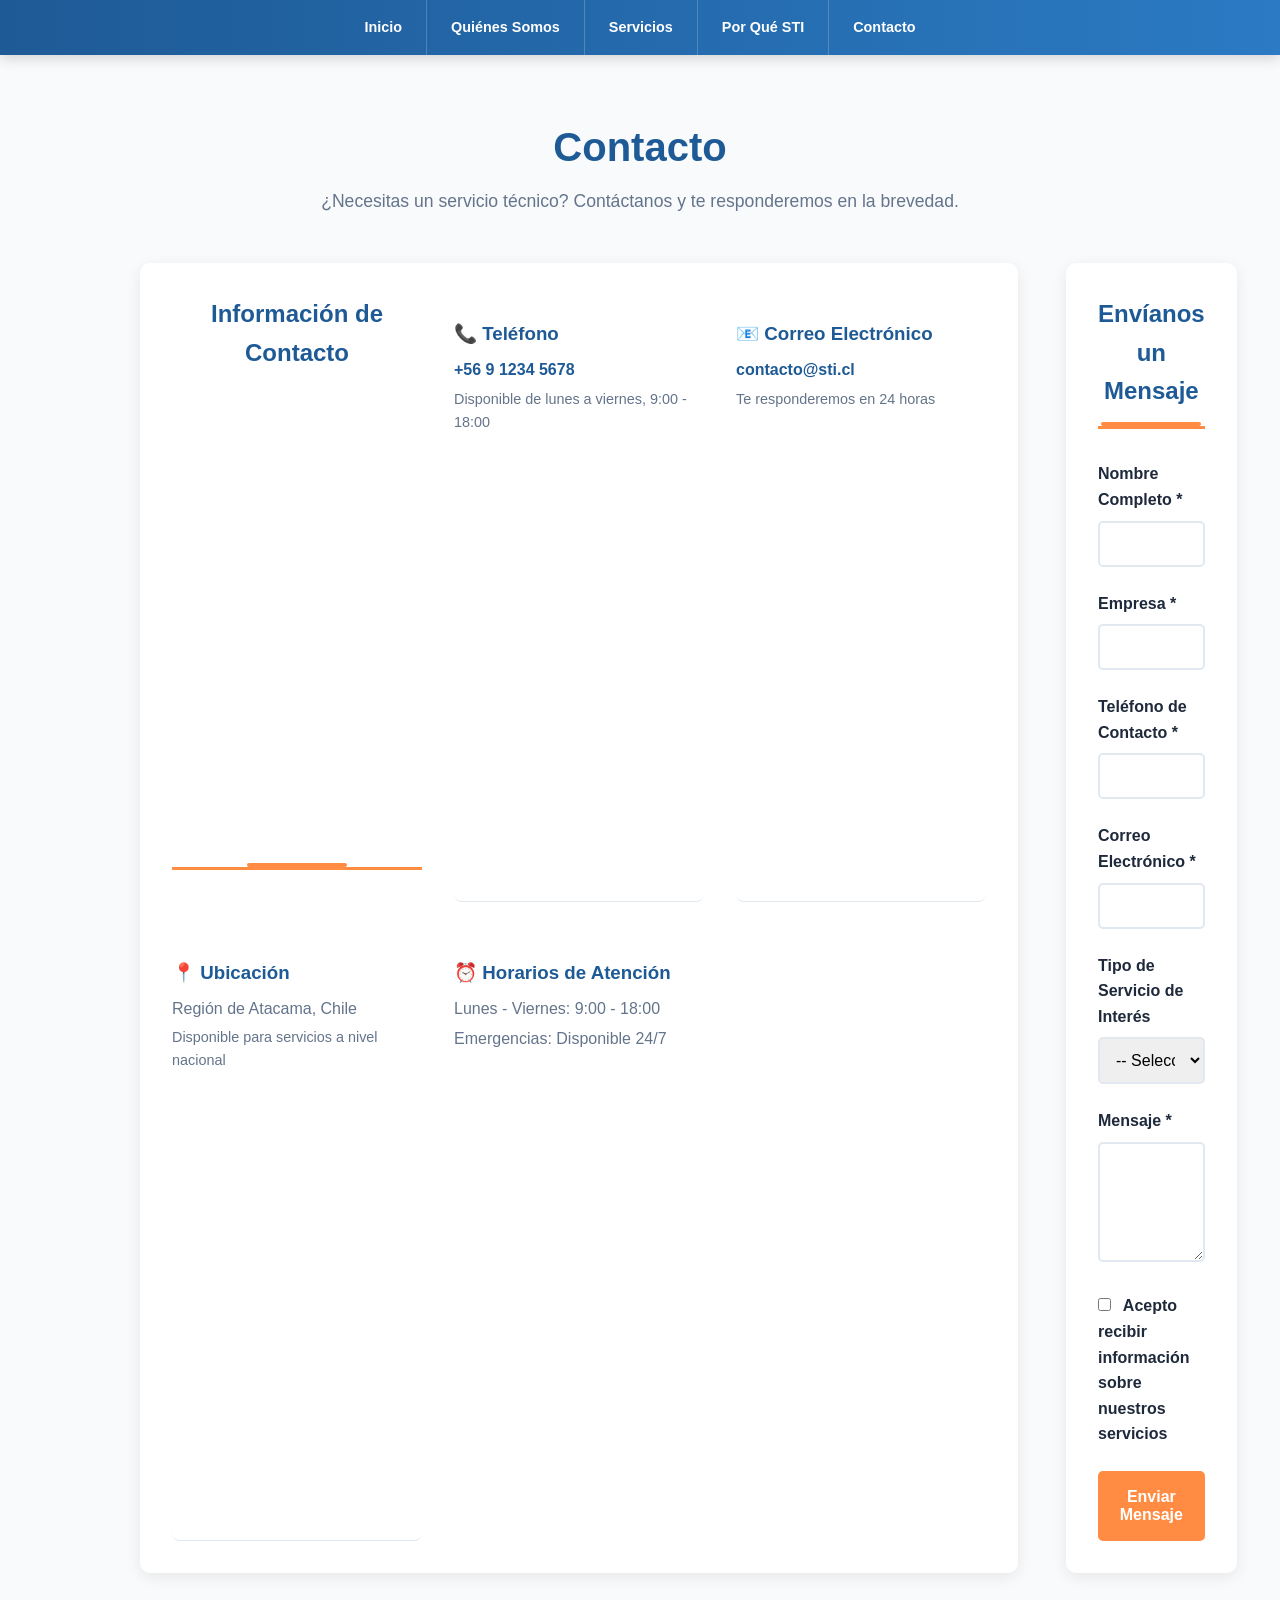
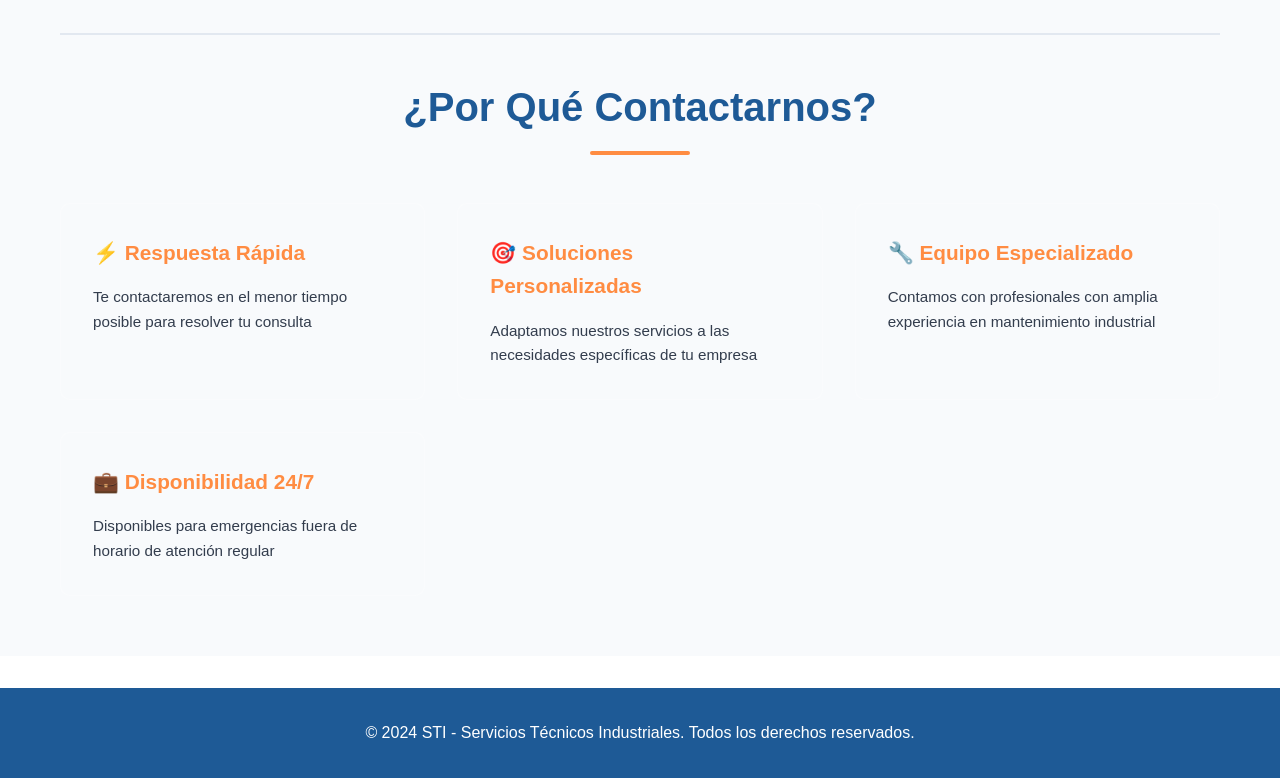
==== contacto.html @ 5d76339b "Proyecto" ====
<!DOCTYPE html>
<html lang="es">
<head>
    <meta charset="UTF-8">
    <meta name="viewport" content="width=device-width, initial-scale=1.0">
    <title>Contacto - STI Servicios Técnicos Industriales</title>
    <link rel="stylesheet" href="styles.css">
</head>
<body>
    <!-- Barra de Navegación -->
    <nav class="navbar">
        <div class="container">
            <ul class="nav-links">
                <li><a href="index.html">Inicio</a></li>
                <li><a href="index.html#quienes-somos">Quiénes Somos</a></li>
                <li><a href="index.html#servicios">Servicios</a></li>
                <li><a href="index.html#por-que-sti">Por Qué STI</a></li>
                <li><a href="contacto.html">Contacto</a></li>
            </ul>
        </div>
    </nav>

    <!-- Sección de Contacto -->
    <section class="contacto-section">
        <div class="container">
            <h1>Contacto</h1>
            <p class="contacto-intro">¿Necesitas un servicio técnico? Contáctanos y te responderemos en la brevedad.</p>

            <div class="contacto-content">
                <!-- Información de contacto -->
                <div class="contacto-info">
                    <h2>Información de Contacto</h2>
                    
                    <div class="info-item">
                        <h3>📞 Teléfono</h3>
                        <p><a href="tel:+56912345678">+56 9 1234 5678</a></p>
                        <p style="font-size: 0.9rem; color: var(--text-light);">Disponible de lunes a viernes, 9:00 - 18:00</p>
                    </div>

                    <div class="info-item">
                        <h3>📧 Correo Electrónico</h3>
                        <p><a href="mailto:contacto@sti.cl">contacto@sti.cl</a></p>
                        <p style="font-size: 0.9rem; color: var(--text-light);">Te responderemos en 24 horas</p>
                    </div>

                    <div class="info-item">
                        <h3>📍 Ubicación</h3>
                        <p>Región de Atacama, Chile</p>
                        <p style="font-size: 0.9rem; color: var(--text-light);">Disponible para servicios a nivel nacional</p>
                    </div>

                    <div class="info-item">
                        <h3>⏰ Horarios de Atención</h3>
                        <p>Lunes - Viernes: 9:00 - 18:00</p>
                        <p>Emergencias: Disponible 24/7</p>
                    </div>
                </div>

                <!-- Formulario de contacto -->
                <div class="contacto-form">
                    <h2>Envíanos un Mensaje</h2>
                    <form id="formulario-contacto">
                        <div class="form-group">
                            <label for="nombre">Nombre Completo *</label>
                            <input type="text" id="nombre" name="nombre" required>
                        </div>

                        <div class="form-group">
                            <label for="empresa">Empresa *</label>
                            <input type="text" id="empresa" name="empresa" required>
                        </div>

                        <div class="form-group">
                            <label for="telefono">Teléfono de Contacto *</label>
                            <input type="tel" id="telefono" name="telefono" required>
                        </div>

                        <div class="form-group">
                            <label for="email">Correo Electrónico *</label>
                            <input type="email" id="email" name="email" required>
                        </div>

                        <div class="form-group">
                            <label for="servicio">Tipo de Servicio de Interés</label>
                            <select id="servicio" name="servicio">
                                <option value="">-- Selecciona un servicio --</option>
                                <option value="compresores">Mantenimiento Compresores de Aire</option>
                                <option value="botellas">Mantenimiento Llenadoras de Botella</option>
                                <option value="gruas">Mantenimiento Grúas Horquillas</option>
                                <option value="etiquetadoras">Mantenimiento Etiquetadoras Botellas</option>
                                <option value="prensas">Mantenimiento Prensas</option>
                                <option value="vendimia">Mantenimiento Equipos Vendimia</option>
                                <option value="generadores">Mantenimiento Generadores Eléctricos</option>
                                <option value="bombas">Mantenimiento Bombas</option>
                                <option value="motores">Mantenimiento Motores Eléctricos</option>
                                <option value="otro">Otro servicio</option>
                            </select>
                        </div>

                        <div class="form-group">
                            <label for="mensaje">Mensaje *</label>
                            <textarea id="mensaje" name="mensaje" rows="5" required></textarea>
                        </div>

                        <div class="form-group">
                            <label class="checkbox">
                                <input type="checkbox" id="politicas" name="politicas" required>
                                Acepto recibir información sobre nuestros servicios
                            </label>
                        </div>

                        <button type="submit" class="btn btn-primary btn-large">Enviar Mensaje</button>
                        <p id="mensaje-respuesta" style="margin-top: 10px; display: none;"></p>
                    </form>
                </div>
            </div>

            <!-- Mapa o sección adicional -->
            <div class="contacto-extra" style="margin-top: 60px; padding-top: 40px; border-top: 2px solid var(--border-color);">
                <h2>¿Por Qué Contactarnos?</h2>
                <div class="ventajas-grid">
                    <div class="ventaja-card">
                        <h3>⚡ Respuesta Rápida</h3>
                        <p>Te contactaremos en el menor tiempo posible para resolver tu consulta</p>
                    </div>
                    <div class="ventaja-card">
                        <h3>🎯 Soluciones Personalizadas</h3>
                        <p>Adaptamos nuestros servicios a las necesidades específicas de tu empresa</p>
                    </div>
                    <div class="ventaja-card">
                        <h3>🔧 Equipo Especializado</h3>
                        <p>Contamos con profesionales con amplia experiencia en mantenimiento industrial</p>
                    </div>
                    <div class="ventaja-card">
                        <h3>💼 Disponibilidad 24/7</h3>
                        <p>Disponibles para emergencias fuera de horario de atención regular</p>
                    </div>
                </div>
            </div>
        </div>
    </section>

    <!-- Footer -->
    <footer class="footer">
        <div class="container">
            <p>&copy; 2024 STI - Servicios Técnicos Industriales. Todos los derechos reservados.</p>
        </div>
    </footer>

    <script src="contacto-script.js"></script>
</body>
</html>
---- styles.css ----
* {
    margin: 0;
    padding: 0;
    box-sizing: border-box;
}

:root {
    --primary-color: #1e5a96;
    --secondary-color: #ff8c42;
    --accent-color: #ff6b35;
    --dark-bg: #0f2540;
    --light-bg: #f8fafc;
    --text-dark: #1e293b;
    --text-light: #64748b;
    --border-color: #e2e8f0;
}

html {
    scroll-behavior: smooth;
}

body {
    font-family: 'Segoe UI', Tahoma, Geneva, Verdana, sans-serif;
    color: var(--text-dark);
    line-height: 1.6;
}

.container {
    max-width: 1200px;
    margin: 0 auto;
    padding: 0 20px;
}

/* Header Principal */
.header-main {
    display: none;
}

/* Navegación */
.navbar {
    background: linear-gradient(90deg, #1e5a96 0%, #2b7ac3 100%);
    padding: 0;
    position: sticky;
    top: 0;
    z-index: 998;
    box-shadow: 0 4px 12px rgba(0, 0, 0, 0.15);
}

.navbar .container {
    display: flex;
    justify-content: center;
    align-items: center;
    padding: 0 40px;
    max-width: 1200px;
    margin: 0 auto;
}

.nav-links {
    display: flex;
    list-style: none;
    gap: 0;
    margin: 0;
    padding: 0;
}

.nav-links li {
    margin: 0;
}

.nav-links a {
    display: inline-block;
    color: white;
    text-decoration: none;
    transition: all 0.3s ease;
    font-weight: 600;
    font-size: 0.9rem;
    padding: 1rem 1.5rem;
    border-right: 1px solid rgba(255, 255, 255, 0.2);
    position: relative;
}

.nav-links li:last-child a {
    border-right: none;
}

.nav-links a::before {
    content: '';
    position: absolute;
    bottom: 0;
    left: 0;
    width: 0;
    height: 3px;
    background: var(--secondary-color);
    transition: width 0.3s ease;
}

.nav-links a:hover {
    background: rgba(255, 255, 255, 0.1);
}

.nav-links a:hover::before {
    width: 100%;
}

/* Hero Section */
.hero {
    background: linear-gradient(135deg, #1e5a96 0%, #2b7ac3 100%);
    color: white;
    padding: 100px 20px;
    text-align: center;
    min-height: 500px;
    display: flex;
    align-items: center;
    justify-content: center;
}

.hero-content {
    max-width: 800px;
}

.hero-logo {
    height: 280px;
    width: auto;
    margin-bottom: 2.5rem;
    display: block;
    margin-left: auto;
    margin-right: auto;
    filter: drop-shadow(0 4px 12px rgba(0, 0, 0, 0.2));
}

.hero h2 {
    font-size: 3.5rem;
    margin-bottom: 1rem;
    font-weight: bold;
    text-shadow: 2px 2px 4px rgba(0, 0, 0, 0.3);
}

.hero-subtitle {
    font-size: 1.5rem;
    margin-bottom: 0.5rem;
    opacity: 0.95;
}

.hero-description {
    font-size: 1.2rem;
    margin-bottom: 2rem;
    opacity: 0.9;
    font-weight: 500;
}

/* Botones */
.btn {
    display: inline-block;
    padding: 12px 30px;
    border-radius: 5px;
    text-decoration: none;
    font-weight: 600;
    transition: all 0.3s ease;
    border: 2px solid transparent;
    cursor: pointer;
}

.btn-primary {
    background: var(--secondary-color);
    color: white;
    border-color: var(--secondary-color);
}

.btn-primary:hover {
    background: #ea580c;
    transform: translateY(-2px);
    box-shadow: 0 5px 15px rgba(249, 115, 22, 0.3);
}

/* Secciones */
section {
    padding: 80px 20px;
}

section h2 {
    font-size: 2.5rem;
    margin-bottom: 3rem;
    text-align: center;
    color: var(--primary-color);
    position: relative;
    padding-bottom: 1rem;
}

section h2::after {
    content: '';
    position: absolute;
    bottom: 0;
    left: 50%;
    transform: translateX(-50%);
    width: 100px;
    height: 4px;
    background: var(--secondary-color);
    border-radius: 2px;
}

/* Quiénes Somos */
.quienes-somos {
    background: var(--light-bg);
}

.quienes-somos .content {
    max-width: 800px;
    margin: 0 auto;
    font-size: 1.1rem;
    line-height: 1.8;
    color: var(--text-dark);
}

.quienes-somos p {
    margin-bottom: 1.5rem;
}

.quienes-somos strong {
    color: var(--primary-color);
}

/* Servicios */
.servicios {
    background: white;
}

.servicios-grid {
    display: grid;
    grid-template-columns: repeat(auto-fit, minmax(280px, 1fr));
    gap: 2rem;
}

.servicio-card {
    background: linear-gradient(135deg, var(--light-bg) 0%, #e0f2fe 100%);
    padding: 2rem;
    border-radius: 10px;
    text-align: center;
    transition: all 0.3s ease;
    border-left: 4px solid var(--primary-color);
}

.servicio-card:hover {
    transform: translateY(-10px);
    box-shadow: 0 10px 30px rgba(30, 64, 175, 0.15);
    border-left-color: var(--secondary-color);
}

.servicio-icon {
    font-size: 3rem;
    margin-bottom: 1rem;
}

.servicio-card h3 {
    color: var(--primary-color);
    font-size: 1.1rem;
    font-weight: 600;
}

/* Por Qué STI */
.por-que-sti {
    background: linear-gradient(135deg, #1e5a96 0%, #2b7ac3 100%);
    color: white;
}

.por-que-sti h2 {
    color: white;
}

.por-que-sti h2::after {
    background: var(--secondary-color);
}

.ventajas-grid {
    display: grid;
    grid-template-columns: repeat(auto-fit, minmax(300px, 1fr));
    gap: 2rem;
}

.ventaja-card {
    background: rgba(255, 255, 255, 0.1);
    padding: 2rem;
    border-radius: 10px;
    border: 1px solid rgba(255, 255, 255, 0.2);
    transition: all 0.3s ease;
}

.ventaja-card:hover {
    background: rgba(255, 255, 255, 0.15);
    transform: translateY(-5px);
    border-color: var(--secondary-color);
}

.ventaja-card h3 {
    font-size: 1.3rem;
    margin-bottom: 1rem;
    color: var(--secondary-color);
}

.ventaja-card p {
    font-size: 0.95rem;
    opacity: 0.9;
    line-height: 1.6;
}

/* Contacto */
.contacto {
    background: var(--light-bg);
}

.contacto-info {
    display: grid;
    grid-template-columns: repeat(auto-fit, minmax(250px, 1fr));
    gap: 2rem;
    max-width: 1000px;
    margin: 0 auto;
}

.info-item {
    display: flex;
    gap: 1.5rem;
    background: white;
    padding: 1.5rem;
    border-radius: 8px;
    border-left: 4px solid var(--primary-color);
    transition: all 0.3s ease;
}

.info-item:hover {
    box-shadow: 0 5px 20px rgba(30, 64, 175, 0.1);
    transform: translateY(-5px);
}

.info-item .icon {
    font-size: 1.8rem;
    flex-shrink: 0;
}

.info-item h3 {
    color: var(--primary-color);
    margin-bottom: 0.5rem;
}

.info-item p {
    color: var(--text-light);
    margin: 0.3rem 0;
}

.info-item a {
    color: var(--primary-color);
    text-decoration: none;
    font-weight: 600;
    transition: color 0.3s ease;
}

.info-item a:hover {
    color: var(--secondary-color);
}

/* Footer */
.footer {
    background: var(--primary-color);
    color: white;
    text-align: center;
    padding: 2rem;
    margin-top: 2rem;
}

/* Media Queries */
@media (max-width: 768px) {
    .navbar .container {
        flex-direction: column;
        gap: 1rem;
    }

    .nav-links {
        flex-wrap: wrap;
        justify-content: center;
        gap: 1rem;
    }

    .hero h2 {
        font-size: 2rem;
    }

    .hero-subtitle {
        font-size: 1rem;
    }

    .hero-description {
        font-size: 0.9rem;
    }

    section h2 {
        font-size: 1.8rem;
    }

    .servicios-grid,
    .ventajas-grid {
        grid-template-columns: 1fr;
    }

    section {
        padding: 40px 20px;
    }
}

@media (max-width: 480px) {
    .hero {
        padding: 50px 20px;
        min-height: 300px;
    }

    .hero h2 {
        font-size: 1.5rem;
    }

    .nav-links {
        flex-direction: column;
        gap: 0.5rem;
    }

    section h2 {
        font-size: 1.5rem;
        margin-bottom: 2rem;
    }
}

/* Estilos para tarjetas de servicio con imágenes */
.servicio-link {
    text-decoration: none;
    color: inherit;
    display: flex !important;
    flex-direction: column;
    overflow: hidden;
    cursor: pointer;
    padding: 0 !important;
    border: none !important;
}

.servicio-image {
    width: 100%;
    height: 280px;
    overflow: hidden;
    margin-bottom: 0;
}

.servicio-image img {
    width: 100%;
    height: 100%;
    object-fit: cover;
    transition: transform 0.3s ease;
}

.servicio-link:hover .servicio-image img {
    transform: scale(1.1);
}

.servicio-link h3 {
    padding: 1.5rem;
    background: linear-gradient(135deg, var(--light-bg) 0%, #e0f2fe 100%);
}

/* Grid más amplio para servicios */
.servicios-grid {
    grid-template-columns: repeat(auto-fit, minmax(320px, 1fr)) !important;
}

/* Galería */
.galeria-section {
    padding: 60px 20px;
    min-height: 80vh;
    background: var(--light-bg);
}

.galeria-header {
    text-align: center;
    margin-bottom: 3rem;
    display: flex;
    flex-direction: column;
    align-items: center;
    gap: 1rem;
}

.galeria-header h1 {
    font-size: 2.5rem;
    color: var(--primary-color);
}

.galeria-header .btn {
    align-self: flex-start;
}

.galeria-grid {
    display: grid;
    grid-template-columns: repeat(auto-fill, minmax(280px, 1fr));
    gap: 1.5rem;
    margin-bottom: 3rem;
}

.galeria-item {
    position: relative;
    overflow: hidden;
    border-radius: 8px;
    box-shadow: 0 4px 15px rgba(0, 0, 0, 0.1);
    transition: all 0.3s ease;
    cursor: pointer;
    height: 300px;
}

.galeria-item:hover {
    transform: translateY(-10px);
    box-shadow: 0 10px 30px rgba(30, 64, 175, 0.2);
}

.galeria-image {
    width: 100%;
    height: 100%;
    object-fit: contain;
    background-color: #f5f5f5;
    transition: transform 0.3s ease;
}

.galeria-item:hover .galeria-image {
    transform: scale(1.05);
}

/* Modal */
.modal {
    display: none;
    position: fixed;
    z-index: 2000;
    left: 0;
    top: 0;
    width: 100%;
    height: 100%;
    background-color: rgba(0, 0, 0, 0.9);
    animation: fadeIn 0.3s ease;
}

@keyframes fadeIn {
    from { opacity: 0; }
    to { opacity: 1; }
}

#modal-image {
    margin: auto;
    display: block;
    width: 80%;
    max-width: 900px;
    max-height: 80vh;
    position: absolute;
    top: 50%;
    left: 50%;
    transform: translate(-50%, -50%);
    object-fit: contain;
}

.modal-close {
    color: white;
    position: absolute;
    top: 20px;
    right: 30px;
    font-size: 40px;
    font-weight: bold;
    cursor: pointer;
    z-index: 2001;
    transition: color 0.3s ease;
}

.modal-close:hover {
    color: var(--secondary-color);
}

.modal-caption {
    color: white;
    position: absolute;
    bottom: 20px;
    left: 50%;
    transform: translateX(-50%);
    text-align: center;
    font-size: 0.95rem;
    padding: 0 20px;
}

/* Contacto */
.contacto-section {
    padding: 60px 20px;
    background: var(--light-bg);
}

.contacto-section h1 {
    font-size: 2.5rem;
    color: var(--primary-color);
    text-align: center;
    margin-bottom: 0.5rem;
}

.contacto-intro {
    text-align: center;
    font-size: 1.1rem;
    color: var(--text-light);
    margin-bottom: 3rem;
}

.contacto-content {
    display: grid;
    grid-template-columns: 1fr 1fr;
    gap: 3rem;
    max-width: 1000px;
    margin: 0 auto 3rem;
}

.contacto-info,
.contacto-form {
    background: white;
    padding: 2rem;
    border-radius: 10px;
    box-shadow: 0 4px 15px rgba(0, 0, 0, 0.08);
}

.contacto-info h2,
.contacto-form h2 {
    color: var(--primary-color);
    margin-bottom: 2rem;
    font-size: 1.5rem;
    border-bottom: 3px solid var(--secondary-color);
    padding-bottom: 1rem;
}

.contacto-info .info-item {
    display: block;
    background: transparent;
    padding: 1.5rem 0;
    border: none;
    border-bottom: 1px solid var(--border-color);
}

.contacto-info .info-item:last-child {
    border-bottom: none;
}

.contacto-info .info-item h3 {
    margin-bottom: 0.5rem;
}

/* Formulario */
.form-group {
    margin-bottom: 1.5rem;
}

.form-group label {
    display: block;
    margin-bottom: 0.5rem;
    color: var(--text-dark);
    font-weight: 600;
}

.form-group input,
.form-group textarea,
.form-group select {
    width: 100%;
    padding: 12px;
    border: 2px solid var(--border-color);
    border-radius: 5px;
    font-family: inherit;
    font-size: 1rem;
    transition: border-color 0.3s ease;
}

.form-group input:focus,
.form-group textarea:focus,
.form-group select:focus {
    outline: none;
    border-color: var(--primary-color);
    box-shadow: 0 0 0 3px rgba(30, 64, 175, 0.1);
}

.form-group textarea {
    resize: vertical;
    min-height: 120px;
}

.form-group input[type="checkbox"] {
    width: auto;
    margin-right: 0.5rem;
}

.checkbox {
    display: flex;
    align-items: center;
    font-weight: 400;
}

.btn-large {
    width: 100%;
    padding: 15px;
    font-size: 1rem;
}

.btn-secondary {
    background: var(--text-light);
    color: white;
    border-color: var(--text-light);
}

.btn-secondary:hover {
    background: var(--text-dark);
    border-color: var(--text-dark);
}

.contacto-extra {
    max-width: 1200px;
    margin: 0 auto;
}

.contacto-extra h2 {
    color: var(--primary-color);
}

/* Media Queries actualizado */
@media (max-width: 768px) {
    .contacto-content {
        grid-template-columns: 1fr;
    }

    .galeria-grid {
        grid-template-columns: repeat(auto-fill, minmax(200px, 1fr));
    }

    #modal-image {
        width: 95%;
    }

    .galeria-header h1 {
        font-size: 1.8rem;
    }

    .contacto-section h1 {
        font-size: 1.8rem;
    }
}
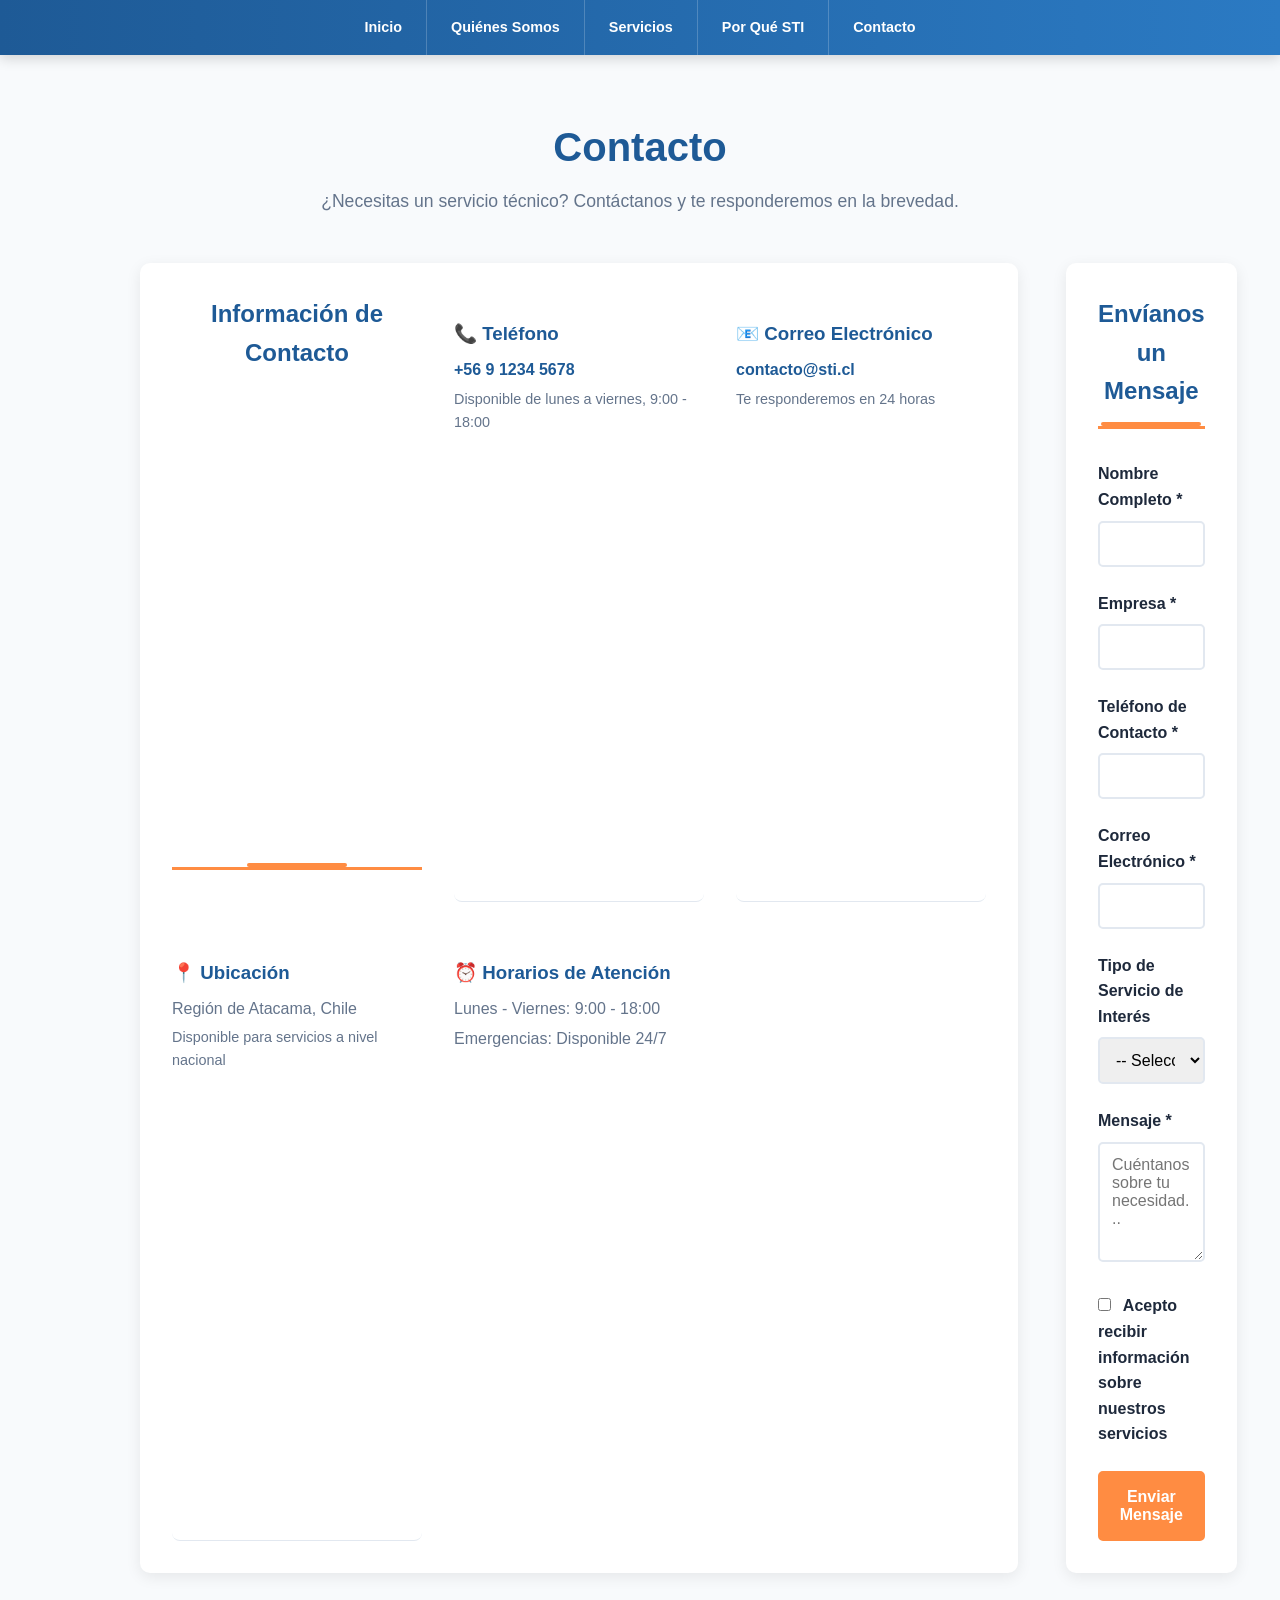
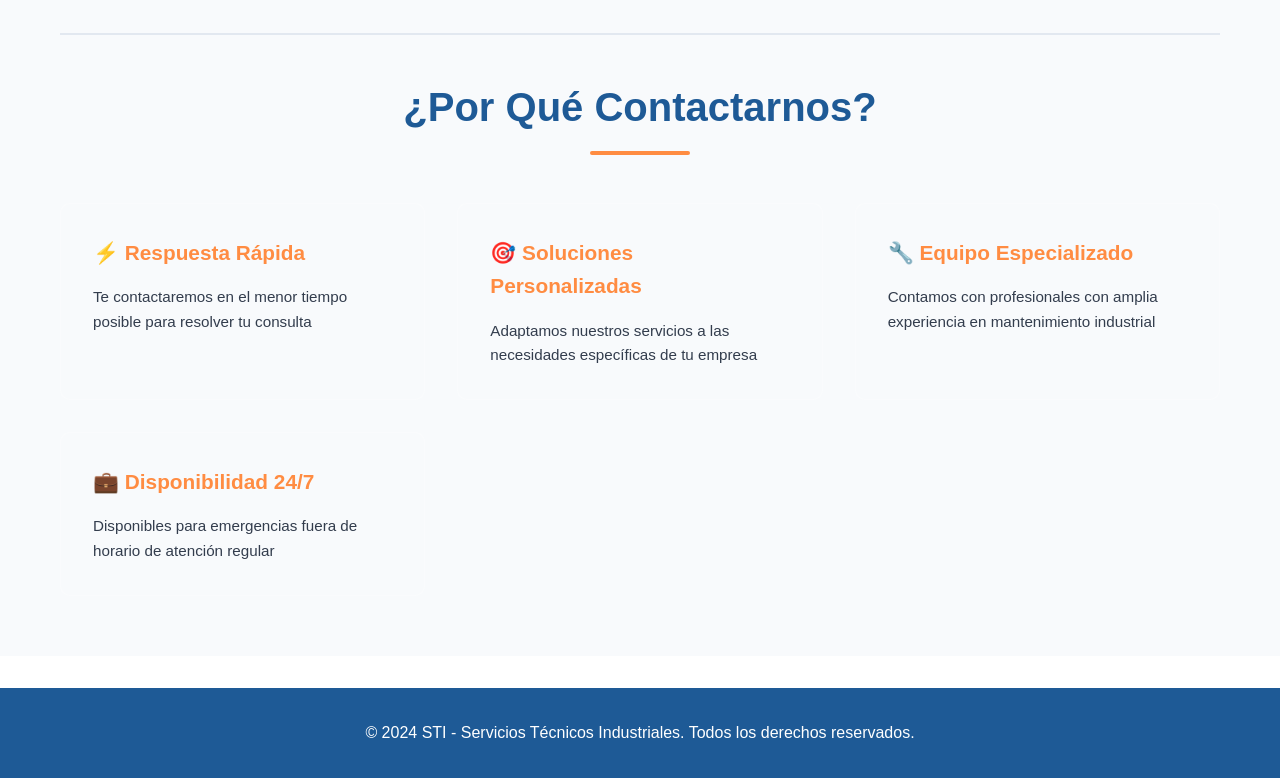
==== commit 8fb38db0: "movil-contacto" ====
--- a/contacto.html
+++ b/contacto.html
@@ -4,13 +4,24 @@
     <meta charset="UTF-8">
     <meta name="viewport" content="width=device-width, initial-scale=1.0">
     <title>Contacto - STI Servicios Técnicos Industriales</title>
+    
+    <!-- SEO Meta Tags -->
+    <meta name="description" content="Contacta con STI para servicios de mantenimiento industrial. Llena nuestro formulario o comunícate directamente para solicitar presupuesto.">
+    <meta name="keywords" content="contacto, presupuesto, servicios técnicos, mantenimiento industrial, STI">
+    <meta name="robots" content="index, follow">
+    
     <link rel="stylesheet" href="styles.css">
 </head>
 <body>
     <!-- Barra de Navegación -->
     <nav class="navbar">
         <div class="container">
-            <ul class="nav-links">
+            <button class="hamburger" id="hamburger">
+                <span></span>
+                <span></span>
+                <span></span>
+            </button>
+            <ul class="nav-links" id="nav-links">
                 <li><a href="index.html">Inicio</a></li>
                 <li><a href="index.html#quienes-somos">Quiénes Somos</a></li>
                 <li><a href="index.html#servicios">Servicios</a></li>
@@ -99,7 +110,7 @@
 
                         <div class="form-group">
                             <label for="mensaje">Mensaje *</label>
-                            <textarea id="mensaje" name="mensaje" rows="5" required></textarea>
+                            <textarea id="mensaje" name="mensaje" rows="5" required placeholder="Cuéntanos sobre tu necesidad..."></textarea>
                         </div>
 
                         <div class="form-group">
@@ -109,8 +120,10 @@
                             </label>
                         </div>
 
-                        <button type="submit" class="btn btn-primary btn-large">Enviar Mensaje</button>
-                        <p id="mensaje-respuesta" style="margin-top: 10px; display: none;"></p>
+                        <div class="submit-group">
+                            <button type="submit" class="btn btn-primary btn-large">Enviar Mensaje</button>
+                        </div>
+                        <div id="mensaje-respuesta" class="message-container" style="display: none;"></div>
                     </form>
                 </div>
             </div>
@@ -147,6 +160,26 @@
         </div>
     </footer>
 
+    <script>
+        // Menú hamburguesa
+        const hamburger = document.getElementById('hamburger');
+        const navLinks = document.getElementById('nav-links');
+
+        if (hamburger) {
+            hamburger.addEventListener('click', function() {
+                navLinks.classList.toggle('active');
+                hamburger.classList.toggle('active');
+            });
+
+            document.querySelectorAll('.nav-links a').forEach(link => {
+                link.addEventListener('click', function() {
+                    navLinks.classList.remove('active');
+                    hamburger.classList.remove('active');
+                });
+            });
+        }
+    </script>
+
     <script src="contacto-script.js"></script>
 </body>
 </html>
--- a/styles.css
+++ b/styles.css
@@ -53,6 +53,38 @@
     padding: 0 40px;
     max-width: 1200px;
     margin: 0 auto;
+    position: relative;
+}
+
+/* Menú Hamburguesa */
+.hamburger {
+    display: none;
+    flex-direction: column;
+    background: none;
+    border: none;
+    cursor: pointer;
+    padding: 1rem;
+    gap: 6px;
+}
+
+.hamburger span {
+    width: 25px;
+    height: 3px;
+    background-color: white;
+    transition: all 0.3s ease;
+    display: block;
+}
+
+.hamburger.active span:nth-child(1) {
+    transform: rotate(45deg) translate(8px, 8px);
+}
+
+.hamburger.active span:nth-child(2) {
+    opacity: 0;
+}
+
+.hamburger.active span:nth-child(3) {
+    transform: rotate(-45deg) translate(8px, -8px);
 }
 
 .nav-links {
@@ -368,14 +400,53 @@
 /* Media Queries */
 @media (max-width: 768px) {
     .navbar .container {
+        flex-direction: row;
+        gap: 1rem;
+        padding: 0 20px;
+        justify-content: space-between;
+    }
+
+    .hamburger {
+        display: flex;
+    }
+
+    .nav-links {
+        position: absolute;
+        top: 100%;
+        left: 0;
+        right: 0;
         flex-direction: column;
-        gap: 1rem;
-    }
-
-    .nav-links {
-        flex-wrap: wrap;
-        justify-content: center;
-        gap: 1rem;
+        background: linear-gradient(135deg, #1e5a96 0%, #2b7ac3 100%);
+        max-height: 0;
+        overflow: hidden;
+        transition: max-height 0.3s ease;
+        padding: 0;
+    }
+
+    .nav-links.active {
+        max-height: 500px;
+        padding: 1rem 0;
+        box-shadow: 0 4px 12px rgba(0, 0, 0, 0.2);
+    }
+
+    .nav-links a {
+        display: block;
+        padding: 1rem 1.5rem;
+        border-right: none;
+        border-bottom: 1px solid rgba(255, 255, 255, 0.1);
+    }
+
+    .nav-links li:last-child a {
+        border-bottom: none;
+    }
+
+    .hero {
+        padding: 60px 20px;
+        min-height: 400px;
+    }
+
+    .hero-logo {
+        height: 180px;
     }
 
     .hero h2 {
@@ -402,26 +473,87 @@
     section {
         padding: 40px 20px;
     }
+
+    .btn {
+        padding: 0.9rem 1.8rem;
+        font-size: 0.9rem;
+    }
 }
 
 @media (max-width: 480px) {
+    .navbar .container {
+        padding: 0 15px;
+    }
+
+    .hamburger span {
+        width: 22px;
+        height: 2.5px;
+    }
+
     .hero {
-        padding: 50px 20px;
-        min-height: 300px;
+        padding: 40px 20px;
+        min-height: 350px;
+    }
+
+    .hero-logo {
+        height: 140px;
+        margin-bottom: 1.5rem;
     }
 
     .hero h2 {
         font-size: 1.5rem;
+        margin-bottom: 1rem;
+    }
+
+    .hero-subtitle {
+        font-size: 0.9rem;
+    }
+
+    .hero-description {
+        font-size: 0.85rem;
+        margin-bottom: 1.5rem;
     }
 
     .nav-links {
-        flex-direction: column;
-        gap: 0.5rem;
+        top: 100%;
+    }
+
+    .nav-links a {
+        padding: 0.8rem 1rem;
+        font-size: 0.85rem;
     }
 
     section h2 {
         font-size: 1.5rem;
-        margin-bottom: 2rem;
+        margin-bottom: 1.5rem;
+    }
+
+    section {
+        padding: 30px 15px;
+    }
+
+    .servicio-image {
+        height: 220px;
+    }
+
+    .btn {
+        padding: 0.8rem 1.5rem;
+        font-size: 0.85rem;
+    }
+
+    .container {
+        padding: 0 15px;
+    }
+
+    /* Formulario Contacto */
+    .contact-form input,
+    .contact-form textarea,
+    .contact-form select {
+        font-size: 16px;
+    }
+
+    .contact-form button {
+        width: 100%;
     }
 }
 
@@ -721,6 +853,48 @@
 @media (max-width: 768px) {
     .contacto-content {
         grid-template-columns: 1fr;
+        gap: 2rem;
+    }
+
+    .contacto-info,
+    .contacto-form {
+        padding: 1.5rem;
+    }
+
+    .contacto-info h2,
+    .contacto-form h2 {
+        font-size: 1.3rem;
+        margin-bottom: 1.5rem;
+    }
+
+    .contacto-section {
+        padding: 2rem 15px;
+    }
+
+    .contacto-section h1 {
+        font-size: 1.8rem;
+        margin-bottom: 1rem;
+    }
+
+    .contacto-intro {
+        font-size: 1rem;
+        margin-bottom: 2rem;
+    }
+
+    .form-group input,
+    .form-group textarea,
+    .form-group select {
+        padding: 11px;
+        font-size: 16px;
+    }
+
+    .form-group label {
+        margin-bottom: 0.4rem;
+        font-size: 0.95rem;
+    }
+
+    .info-item {
+        padding: 1rem 0 !important;
     }
 
     .galeria-grid {
@@ -734,8 +908,109 @@
     .galeria-header h1 {
         font-size: 1.8rem;
     }
+}
+
+@media (max-width: 480px) {
+    .contacto-section {
+        padding: 1.5rem 12px;
+    }
 
     .contacto-section h1 {
-        font-size: 1.8rem;
-    }
-}
+        font-size: 1.5rem;
+        margin-bottom: 0.8rem;
+    }
+
+    .contacto-intro {
+        font-size: 0.9rem;
+        margin-bottom: 1.5rem;
+    }
+
+    .contacto-content {
+        gap: 1.5rem;
+        margin: 0 auto 2rem;
+    }
+
+    .contacto-info,
+    .contacto-form {
+        padding: 1rem;
+        border-radius: 8px;
+    }
+
+    .contacto-info h2,
+    .contacto-form h2 {
+        font-size: 1.1rem;
+        margin-bottom: 1rem;
+        padding-bottom: 0.8rem;
+    }
+
+    .contacto-info .info-item {
+        padding: 0.8rem 0 !important;
+    }
+
+    .contacto-info .info-item h3 {
+        font-size: 0.95rem;
+        margin-bottom: 0.3rem;
+    }
+
+    .contacto-info .info-item p {
+        font-size: 0.9rem;
+    }
+
+    .form-group {
+        margin-bottom: 1rem;
+    }
+
+    .form-group label {
+        font-size: 0.9rem;
+        margin-bottom: 0.3rem;
+    }
+
+    .form-group input,
+    .form-group textarea,
+    .form-group select {
+        padding: 10px;
+        font-size: 16px;
+        border-radius: 4px;
+    }
+
+    .form-group textarea {
+        min-height: 100px;
+    }
+
+    .submit-group {
+        margin-top: 1.5rem;
+    }
+
+    .contact-form button,
+    #formulario-contacto button {
+        width: 100%;
+        padding: 12px;
+        font-size: 0.9rem;
+        border-radius: 5px;
+    }
+
+    .message-container {
+        margin-top: 1rem;
+        padding: 0.8rem;
+        border-radius: 5px;
+        font-size: 0.9rem;
+    }
+
+    .galeria-grid {
+        grid-template-columns: repeat(auto-fill, minmax(150px, 1fr));
+        gap: 1rem;
+    }
+
+    .galeria-header {
+        padding: 1.5rem 12px;
+    }
+
+    .galeria-header h1 {
+        font-size: 1.5rem;
+    }
+
+    #modal-image {
+        width: 100%;
+        max-height: 80vh;
+    }
+}
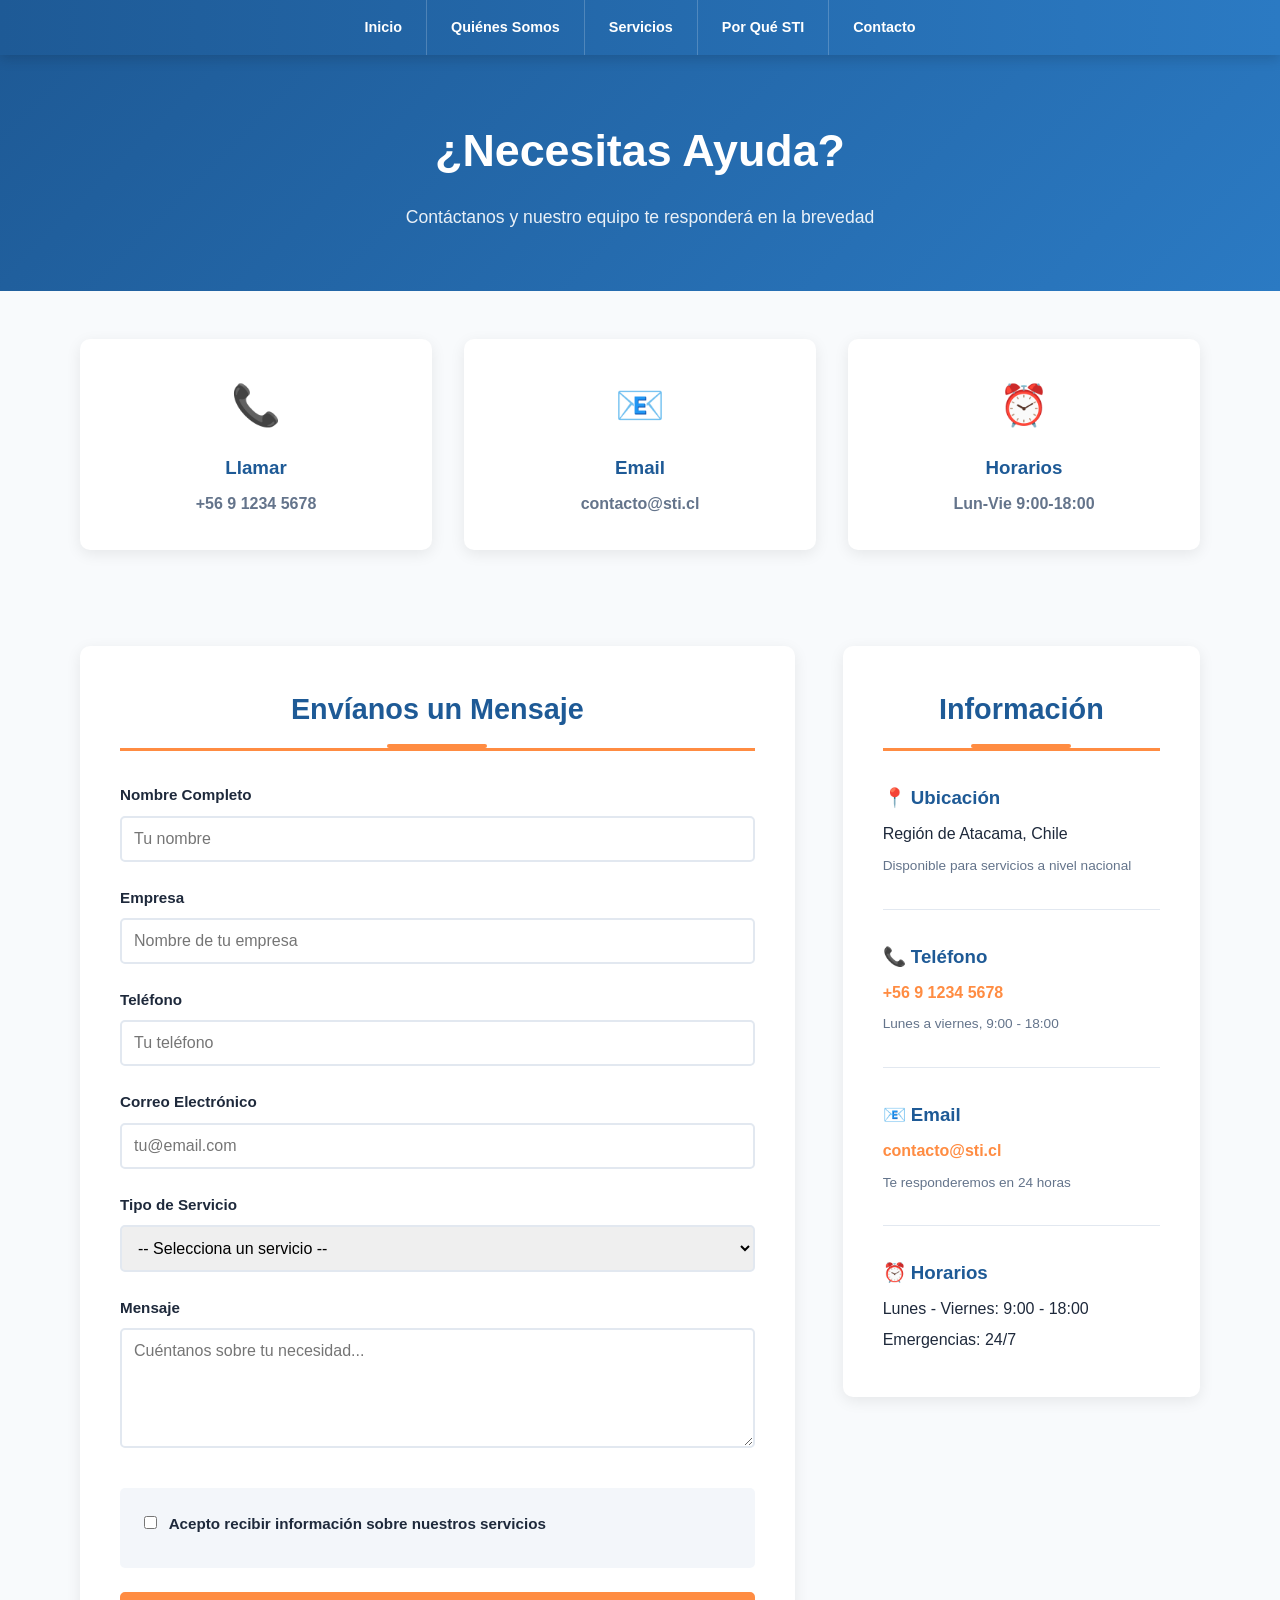
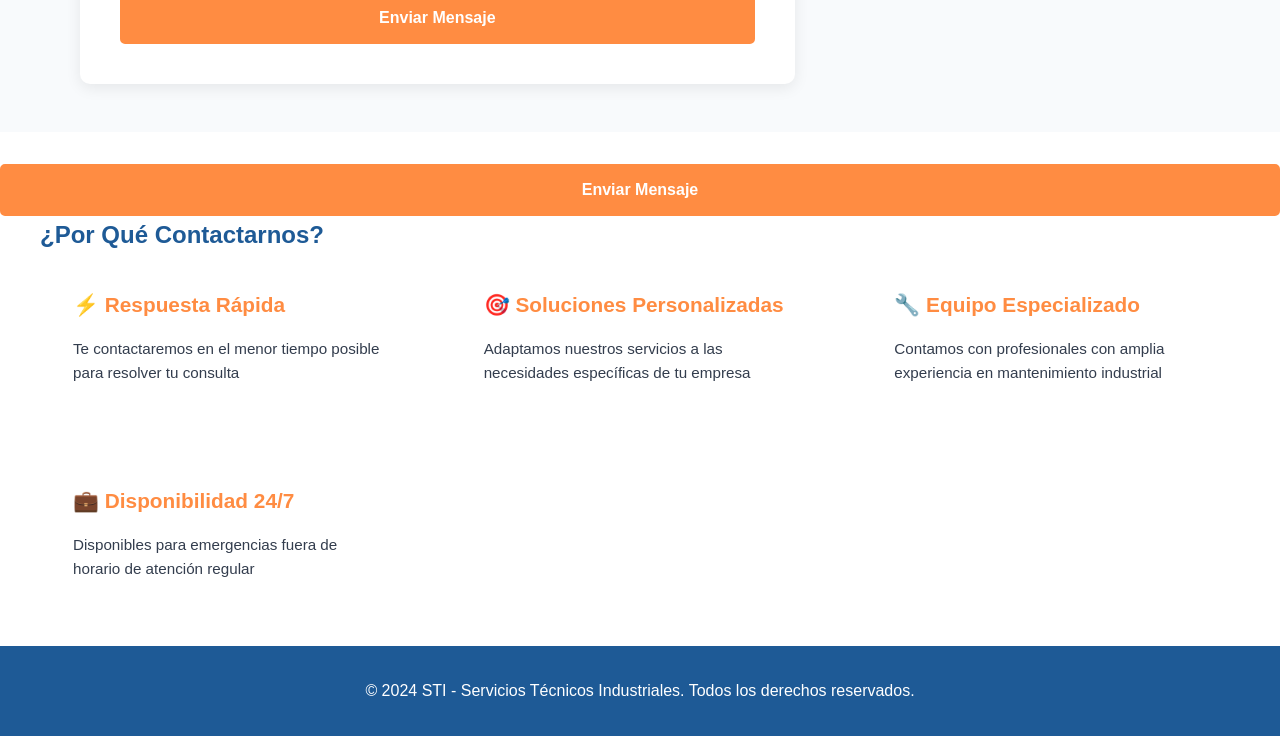
==== commit 98350552: "movil-contactos1" ====
--- a/contacto.html
+++ b/contacto.html
@@ -33,93 +33,122 @@
 
     <!-- Sección de Contacto -->
     <section class="contacto-section">
+        <div class="contacto-hero">
+            <h1>¿Necesitas Ayuda?</h1>
+            <p class="contacto-intro">Contáctanos y nuestro equipo te responderá en la brevedad</p>
+        </div>
+
         <div class="container">
-            <h1>Contacto</h1>
-            <p class="contacto-intro">¿Necesitas un servicio técnico? Contáctanos y te responderemos en la brevedad.</p>
-
-            <div class="contacto-content">
-                <!-- Información de contacto -->
-                <div class="contacto-info">
-                    <h2>Información de Contacto</h2>
-                    
-                    <div class="info-item">
-                        <h3>📞 Teléfono</h3>
-                        <p><a href="tel:+56912345678">+56 9 1234 5678</a></p>
-                        <p style="font-size: 0.9rem; color: var(--text-light);">Disponible de lunes a viernes, 9:00 - 18:00</p>
-                    </div>
-
-                    <div class="info-item">
-                        <h3>📧 Correo Electrónico</h3>
-                        <p><a href="mailto:contacto@sti.cl">contacto@sti.cl</a></p>
-                        <p style="font-size: 0.9rem; color: var(--text-light);">Te responderemos en 24 horas</p>
-                    </div>
-
-                    <div class="info-item">
-                        <h3>📍 Ubicación</h3>
-                        <p>Región de Atacama, Chile</p>
-                        <p style="font-size: 0.9rem; color: var(--text-light);">Disponible para servicios a nivel nacional</p>
-                    </div>
-
-                    <div class="info-item">
-                        <h3>⏰ Horarios de Atención</h3>
-                        <p>Lunes - Viernes: 9:00 - 18:00</p>
-                        <p>Emergencias: Disponible 24/7</p>
-                    </div>
-                </div>
-
+            <!-- Métodos de contacto rápido -->
+            <div class="quick-contact">
+                <a href="tel:+56912345678" class="quick-contact-card">
+                    <span class="icon">📞</span>
+                    <h3>Llamar</h3>
+                    <p>+56 9 1234 5678</p>
+                </a>
+                <a href="mailto:contacto@sti.cl" class="quick-contact-card">
+                    <span class="icon">📧</span>
+                    <h3>Email</h3>
+                    <p>contacto@sti.cl</p>
+                </a>
+                <div class="quick-contact-card">
+                    <span class="icon">⏰</span>
+                    <h3>Horarios</h3>
+                    <p>Lun-Vie 9:00-18:00</p>
+                </div>
+            </div>
+
+            <div class="contacto-wrapper">
                 <!-- Formulario de contacto -->
-                <div class="contacto-form">
+                <div class="contacto-form-wrapper">
                     <h2>Envíanos un Mensaje</h2>
-                    <form id="formulario-contacto">
-                        <div class="form-group">
-                            <label for="nombre">Nombre Completo *</label>
-                            <input type="text" id="nombre" name="nombre" required>
-                        </div>
-
-                        <div class="form-group">
-                            <label for="empresa">Empresa *</label>
-                            <input type="text" id="empresa" name="empresa" required>
-                        </div>
-
-                        <div class="form-group">
-                            <label for="telefono">Teléfono de Contacto *</label>
-                            <input type="tel" id="telefono" name="telefono" required>
-                        </div>
-
-                        <div class="form-group">
-                            <label for="email">Correo Electrónico *</label>
-                            <input type="email" id="email" name="email" required>
-                        </div>
-
-                        <div class="form-group">
-                            <label for="servicio">Tipo de Servicio de Interés</label>
+                    <form id="formulario-contacto" class="contacto-form">
+                        <div class="form-group">
+                            <label for="nombre">Nombre Completo</label>
+                            <input type="text" id="nombre" name="nombre" required placeholder="Tu nombre">
+                        </div>
+
+                        <div class="form-group">
+                            <label for="empresa">Empresa</label>
+                            <input type="text" id="empresa" name="empresa" required placeholder="Nombre de tu empresa">
+                        </div>
+
+                        <div class="form-group">
+                            <label for="telefono">Teléfono</label>
+                            <input type="tel" id="telefono" name="telefono" required placeholder="Tu teléfono">
+                        </div>
+
+                        <div class="form-group">
+                            <label for="email">Correo Electrónico</label>
+                            <input type="email" id="email" name="email" required placeholder="tu@email.com">
+                        </div>
+
+                        <div class="form-group">
+                            <label for="servicio">Tipo de Servicio</label>
                             <select id="servicio" name="servicio">
                                 <option value="">-- Selecciona un servicio --</option>
-                                <option value="compresores">Mantenimiento Compresores de Aire</option>
-                                <option value="botellas">Mantenimiento Llenadoras de Botella</option>
-                                <option value="gruas">Mantenimiento Grúas Horquillas</option>
-                                <option value="etiquetadoras">Mantenimiento Etiquetadoras Botellas</option>
-                                <option value="prensas">Mantenimiento Prensas</option>
-                                <option value="vendimia">Mantenimiento Equipos Vendimia</option>
-                                <option value="generadores">Mantenimiento Generadores Eléctricos</option>
-                                <option value="bombas">Mantenimiento Bombas</option>
-                                <option value="motores">Mantenimiento Motores Eléctricos</option>
+                                <option value="compresores">Compresores de Aire</option>
+                                <option value="botellas">Llenadoras de Botella</option>
+                                <option value="gruas">Grúas Horquillas</option>
+                                <option value="etiquetadoras">Etiquetadoras Botellas</option>
+                                <option value="prensas">Prensas</option>
+                                <option value="vendimia">Equipos Vendimia</option>
+                                <option value="generadores">Generadores Eléctricos</option>
+                                <option value="bombas">Bombas</option>
+                                <option value="motores">Motores Eléctricos</option>
                                 <option value="otro">Otro servicio</option>
                             </select>
                         </div>
 
                         <div class="form-group">
-                            <label for="mensaje">Mensaje *</label>
-                            <textarea id="mensaje" name="mensaje" rows="5" required placeholder="Cuéntanos sobre tu necesidad..."></textarea>
-                        </div>
-
-                        <div class="form-group">
+                            <label for="mensaje">Mensaje</label>
+                            <textarea id="mensaje" name="mensaje" rows="4" required placeholder="Cuéntanos sobre tu necesidad..."></textarea>
+                        </div>
+
+                        <div class="form-group checkbox-group">
                             <label class="checkbox">
                                 <input type="checkbox" id="politicas" name="politicas" required>
                                 Acepto recibir información sobre nuestros servicios
                             </label>
                         </div>
 
+                        <button type="submit" class="btn btn-primary btn-large">Enviar Mensaje</button>
+                        <div id="mensaje-respuesta" class="message-container" style="display: none;"></div>
+                    </form>
+                </div>
+
+                <!-- Información de contacto -->
+                <div class="contacto-info-wrapper">
+                    <h2>Información</h2>
+                    
+                    <div class="info-card">
+                        <h3>📍 Ubicación</h3>
+                        <p>Región de Atacama, Chile</p>
+                        <small>Disponible para servicios a nivel nacional</small>
+                    </div>
+
+                    <div class="info-card">
+                        <h3>📞 Teléfono</h3>
+                        <p><a href="tel:+56912345678">+56 9 1234 5678</a></p>
+                        <small>Lunes a viernes, 9:00 - 18:00</small>
+                    </div>
+
+                    <div class="info-card">
+                        <h3>📧 Email</h3>
+                        <p><a href="mailto:contacto@sti.cl">contacto@sti.cl</a></p>
+                        <small>Te responderemos en 24 horas</small>
+                    </div>
+
+                    <div class="info-card">
+                        <h3>⏰ Horarios</h3>
+                        <p>Lunes - Viernes: 9:00 - 18:00</p>
+                        <p>Emergencias: 24/7</p>
+                    </div>
+                </div>
+            </div>
+        </div>
+    </section>
+
                         <div class="submit-group">
                             <button type="submit" class="btn btn-primary btn-large">Enviar Mensaje</button>
                         </div>
@@ -128,8 +157,8 @@
                 </div>
             </div>
 
-            <!-- Mapa o sección adicional -->
-            <div class="contacto-extra" style="margin-top: 60px; padding-top: 40px; border-top: 2px solid var(--border-color);">
+            <!-- Sección por qué contactarnos -->
+            <div class="contacto-extra">
                 <h2>¿Por Qué Contactarnos?</h2>
                 <div class="ventajas-grid">
                     <div class="ventaja-card">
--- a/styles.css
+++ b/styles.css
@@ -716,47 +716,219 @@
 
 /* Contacto */
 .contacto-section {
+    padding: 0;
+    background: var(--light-bg);
+}
+
+.contacto-hero {
+    background: linear-gradient(135deg, #1e5a96 0%, #2b7ac3 100%);
+    color: white;
     padding: 60px 20px;
-    background: var(--light-bg);
-}
-
-.contacto-section h1 {
-    font-size: 2.5rem;
-    color: var(--primary-color);
     text-align: center;
-    margin-bottom: 0.5rem;
+}
+
+.contacto-hero h1 {
+    font-size: 2.8rem;
+    margin-bottom: 1rem;
 }
 
 .contacto-intro {
-    text-align: center;
     font-size: 1.1rem;
-    color: var(--text-light);
-    margin-bottom: 3rem;
-}
-
-.contacto-content {
+    color: rgba(255, 255, 255, 0.9);
+    max-width: 600px;
+    margin: 0 auto;
+}
+
+/* Métodos de contacto rápido */
+.quick-contact {
     display: grid;
-    grid-template-columns: 1fr 1fr;
-    gap: 3rem;
-    max-width: 1000px;
-    margin: 0 auto 3rem;
-}
-
-.contacto-info,
-.contacto-form {
+    grid-template-columns: repeat(3, 1fr);
+    gap: 2rem;
+    padding: 3rem 20px;
+    max-width: 1200px;
+    margin: 0 auto;
+}
+
+.quick-contact-card {
     background: white;
     padding: 2rem;
     border-radius: 10px;
+    text-align: center;
+    text-decoration: none;
+    color: inherit;
     box-shadow: 0 4px 15px rgba(0, 0, 0, 0.08);
-}
-
-.contacto-info h2,
-.contacto-form h2 {
+    transition: all 0.3s ease;
+    cursor: pointer;
+    border: 2px solid transparent;
+}
+
+.quick-contact-card:hover {
+    transform: translateY(-5px);
+    border-color: var(--secondary-color);
+    box-shadow: 0 8px 25px rgba(30, 90, 150, 0.15);
+}
+
+.quick-contact-card .icon {
+    font-size: 2.5rem;
+    display: block;
+    margin-bottom: 1rem;
+}
+
+.quick-contact-card h3 {
+    color: var(--primary-color);
+    margin-bottom: 0.5rem;
+}
+
+.quick-contact-card p {
+    color: var(--text-light);
+    font-weight: 600;
+}
+
+/* Contenedor principal */
+.contacto-wrapper {
+    display: grid;
+    grid-template-columns: 2fr 1fr;
+    gap: 3rem;
+    max-width: 1200px;
+    margin: 0 auto;
+    padding: 3rem 20px;
+}
+
+.contacto-form-wrapper {
+    background: white;
+    padding: 2.5rem;
+    border-radius: 10px;
+    box-shadow: 0 4px 15px rgba(0, 0, 0, 0.08);
+}
+
+.contacto-form-wrapper h2 {
     color: var(--primary-color);
     margin-bottom: 2rem;
-    font-size: 1.5rem;
+    font-size: 1.8rem;
     border-bottom: 3px solid var(--secondary-color);
     padding-bottom: 1rem;
+}
+
+.contacto-info-wrapper {
+    background: white;
+    padding: 2.5rem;
+    border-radius: 10px;
+    box-shadow: 0 4px 15px rgba(0, 0, 0, 0.08);
+    height: fit-content;
+}
+
+.contacto-info-wrapper h2 {
+    color: var(--primary-color);
+    margin-bottom: 2rem;
+    font-size: 1.8rem;
+    border-bottom: 3px solid var(--secondary-color);
+    padding-bottom: 1rem;
+}
+
+.info-card {
+    margin-bottom: 2rem;
+    padding-bottom: 2rem;
+    border-bottom: 1px solid var(--border-color);
+}
+
+.info-card:last-child {
+    border-bottom: none;
+    margin-bottom: 0;
+    padding-bottom: 0;
+}
+
+.info-card h3 {
+    color: var(--primary-color);
+    margin-bottom: 0.5rem;
+}
+
+.info-card p {
+    color: var(--text-dark);
+    margin-bottom: 0.3rem;
+}
+
+.info-card a {
+    color: var(--secondary-color);
+    text-decoration: none;
+    font-weight: 600;
+}
+
+.info-card a:hover {
+    text-decoration: underline;
+}
+
+.info-card small {
+    color: var(--text-light);
+    display: block;
+    font-size: 0.85rem;
+    margin-top: 0.5rem;
+}
+
+/* Formulario */
+.form-group {
+    margin-bottom: 1.5rem;
+}
+
+.form-group label {
+    display: block;
+    margin-bottom: 0.5rem;
+    color: var(--text-dark);
+    font-weight: 600;
+    font-size: 0.95rem;
+}
+
+.form-group input,
+.form-group textarea,
+.form-group select {
+    width: 100%;
+    padding: 12px;
+    border: 2px solid var(--border-color);
+    border-radius: 5px;
+    font-family: inherit;
+    font-size: 1rem;
+    transition: all 0.3s ease;
+}
+
+.form-group input:focus,
+.form-group textarea:focus,
+.form-group select:focus {
+    outline: none;
+    border-color: var(--primary-color);
+    box-shadow: 0 0 0 3px rgba(30, 90, 150, 0.1);
+}
+
+.form-group textarea {
+    resize: vertical;
+    min-height: 120px;
+}
+
+.checkbox-group {
+    margin-top: 2rem;
+    padding: 1.5rem;
+    background: rgba(30, 90, 150, 0.05);
+    border-radius: 5px;
+}
+
+.checkbox {
+    display: flex;
+    align-items: center;
+    gap: 0.8rem;
+    cursor: pointer;
+}
+
+.checkbox input {
+    width: auto;
+    margin: 0;
+}
+
+.submit-group {
+    margin-top: 2rem;
+}
+
+.btn-large {
+    width: 100%;
+    padding: 14px 28px;
+    font-size: 1.1rem;
 }
 
 .contacto-info .info-item {
@@ -851,34 +1023,50 @@
 
 /* Media Queries actualizado */
 @media (max-width: 768px) {
-    .contacto-content {
+    /* Contacto */
+    .contacto-hero {
+        padding: 40px 15px;
+    }
+
+    .contacto-hero h1 {
+        font-size: 2rem;
+        margin-bottom: 0.8rem;
+    }
+
+    .contacto-intro {
+        font-size: 0.95rem;
+    }
+
+    .quick-contact {
+        grid-template-columns: 1fr;
+        gap: 1.5rem;
+        padding: 2rem 15px;
+    }
+
+    .quick-contact-card {
+        padding: 1.5rem;
+    }
+
+    .quick-contact-card .icon {
+        font-size: 2rem;
+        margin-bottom: 0.8rem;
+    }
+
+    .contacto-wrapper {
         grid-template-columns: 1fr;
         gap: 2rem;
-    }
-
-    .contacto-info,
-    .contacto-form {
+        padding: 2rem 15px;
+    }
+
+    .contacto-form-wrapper,
+    .contacto-info-wrapper {
         padding: 1.5rem;
     }
 
-    .contacto-info h2,
-    .contacto-form h2 {
-        font-size: 1.3rem;
+    .contacto-form-wrapper h2,
+    .contacto-info-wrapper h2 {
+        font-size: 1.4rem;
         margin-bottom: 1.5rem;
-    }
-
-    .contacto-section {
-        padding: 2rem 15px;
-    }
-
-    .contacto-section h1 {
-        font-size: 1.8rem;
-        margin-bottom: 1rem;
-    }
-
-    .contacto-intro {
-        font-size: 1rem;
-        margin-bottom: 2rem;
     }
 
     .form-group input,
@@ -888,15 +1076,6 @@
         font-size: 16px;
     }
 
-    .form-group label {
-        margin-bottom: 0.4rem;
-        font-size: 0.95rem;
-    }
-
-    .info-item {
-        padding: 1rem 0 !important;
-    }
-
     .galeria-grid {
         grid-template-columns: repeat(auto-fill, minmax(200px, 1fr));
     }
@@ -911,49 +1090,62 @@
 }
 
 @media (max-width: 480px) {
-    .contacto-section {
-        padding: 1.5rem 12px;
-    }
-
-    .contacto-section h1 {
-        font-size: 1.5rem;
-        margin-bottom: 0.8rem;
+    /* Contacto */
+    .contacto-hero {
+        padding: 30px 12px;
+    }
+
+    .contacto-hero h1 {
+        font-size: 1.6rem;
+        margin-bottom: 0.6rem;
     }
 
     .contacto-intro {
         font-size: 0.9rem;
-        margin-bottom: 1.5rem;
-    }
-
-    .contacto-content {
+    }
+
+    .quick-contact {
+        grid-template-columns: 1fr;
+        gap: 1rem;
+        padding: 1.5rem 12px;
+    }
+
+    .quick-contact-card {
+        padding: 1rem;
+    }
+
+    .quick-contact-card .icon {
+        font-size: 2rem;
+        margin-bottom: 0.6rem;
+    }
+
+    .quick-contact-card h3 {
+        font-size: 0.95rem;
+        margin-bottom: 0.3rem;
+    }
+
+    .quick-contact-card p {
+        font-size: 0.85rem;
+    }
+
+    .contacto-wrapper {
+        grid-template-columns: 1fr;
         gap: 1.5rem;
-        margin: 0 auto 2rem;
-    }
-
-    .contacto-info,
-    .contacto-form {
+        padding: 1.5rem 12px;
+        margin: 0 auto;
+    }
+
+    .contacto-form-wrapper,
+    .contacto-info-wrapper {
         padding: 1rem;
         border-radius: 8px;
     }
 
-    .contacto-info h2,
-    .contacto-form h2 {
-        font-size: 1.1rem;
+    .contacto-form-wrapper h2,
+    .contacto-info-wrapper h2 {
+        font-size: 1.2rem;
         margin-bottom: 1rem;
         padding-bottom: 0.8rem;
-    }
-
-    .contacto-info .info-item {
-        padding: 0.8rem 0 !important;
-    }
-
-    .contacto-info .info-item h3 {
-        font-size: 0.95rem;
-        margin-bottom: 0.3rem;
-    }
-
-    .contacto-info .info-item p {
-        font-size: 0.9rem;
     }
 
     .form-group {
@@ -977,16 +1169,43 @@
         min-height: 100px;
     }
 
+    .checkbox-group {
+        margin-top: 1.5rem;
+        padding: 1rem;
+    }
+
+    .checkbox {
+        font-size: 0.9rem;
+    }
+
     .submit-group {
         margin-top: 1.5rem;
     }
 
-    .contact-form button,
-    #formulario-contacto button {
+    .btn-large {
         width: 100%;
         padding: 12px;
+        font-size: 0.95rem;
+    }
+
+    .info-card {
+        margin-bottom: 1.5rem;
+        padding-bottom: 1.5rem;
+    }
+
+    .info-card h3 {
+        font-size: 0.95rem;
+        margin-bottom: 0.3rem;
+    }
+
+    .info-card p {
         font-size: 0.9rem;
-        border-radius: 5px;
+        margin-bottom: 0.2rem;
+    }
+
+    .info-card small {
+        font-size: 0.8rem;
+        margin-top: 0.3rem;
     }
 
     .message-container {
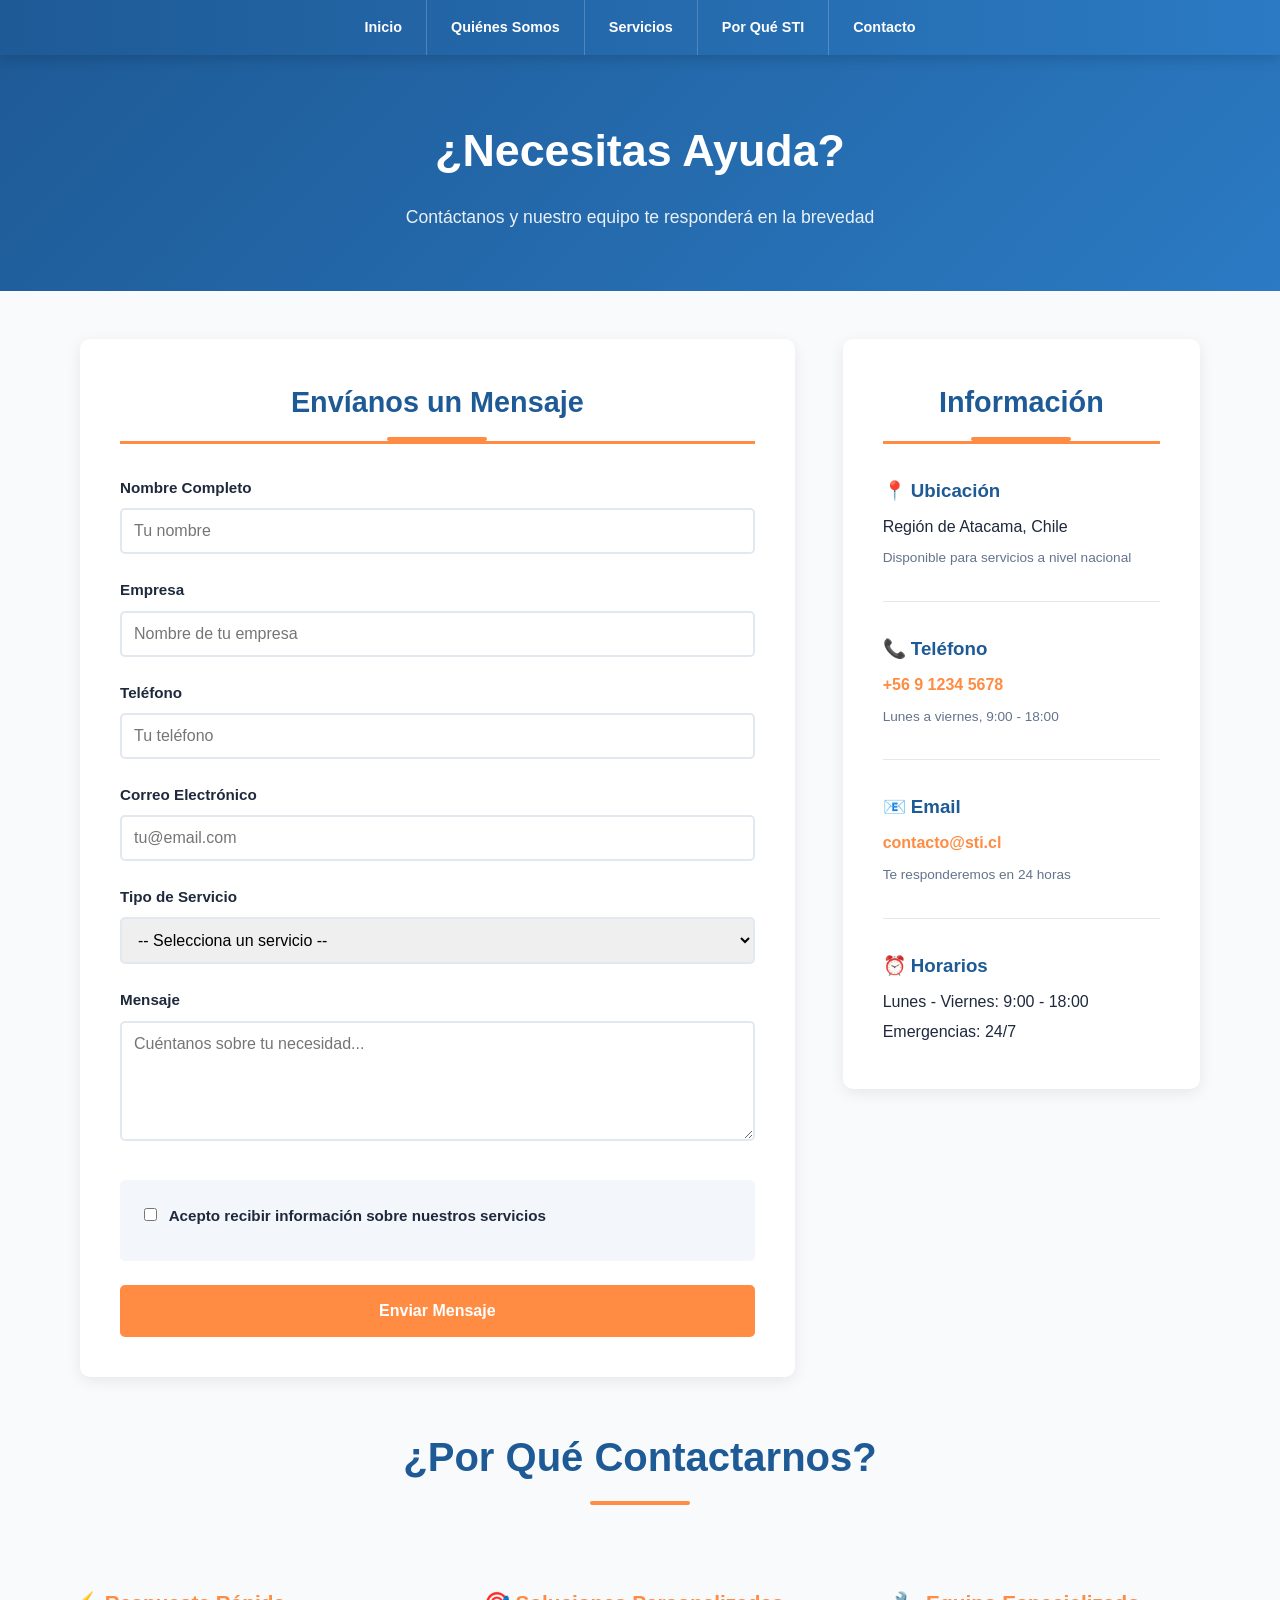
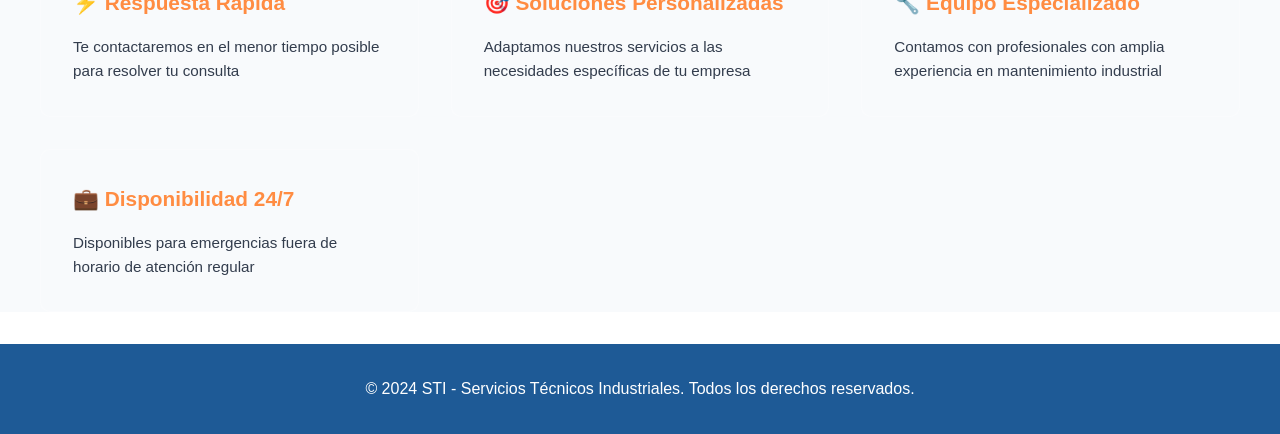
==== commit 9de75081: "contacto-eliminar-logos" ====
--- a/contacto.html
+++ b/contacto.html
@@ -39,25 +39,6 @@
         </div>
 
         <div class="container">
-            <!-- Métodos de contacto rápido -->
-            <div class="quick-contact">
-                <a href="tel:+56912345678" class="quick-contact-card">
-                    <span class="icon">📞</span>
-                    <h3>Llamar</h3>
-                    <p>+56 9 1234 5678</p>
-                </a>
-                <a href="mailto:contacto@sti.cl" class="quick-contact-card">
-                    <span class="icon">📧</span>
-                    <h3>Email</h3>
-                    <p>contacto@sti.cl</p>
-                </a>
-                <div class="quick-contact-card">
-                    <span class="icon">⏰</span>
-                    <h3>Horarios</h3>
-                    <p>Lun-Vie 9:00-18:00</p>
-                </div>
-            </div>
-
             <div class="contacto-wrapper">
                 <!-- Formulario de contacto -->
                 <div class="contacto-form-wrapper">
@@ -147,36 +128,26 @@
                 </div>
             </div>
         </div>
-    </section>
 
-                        <div class="submit-group">
-                            <button type="submit" class="btn btn-primary btn-large">Enviar Mensaje</button>
-                        </div>
-                        <div id="mensaje-respuesta" class="message-container" style="display: none;"></div>
-                    </form>
+        <!-- Sección por qué contactarnos -->
+        <div class="contacto-extra">
+            <h2>¿Por Qué Contactarnos?</h2>
+            <div class="ventajas-grid">
+                <div class="ventaja-card">
+                    <h3>⚡ Respuesta Rápida</h3>
+                    <p>Te contactaremos en el menor tiempo posible para resolver tu consulta</p>
                 </div>
-            </div>
-
-            <!-- Sección por qué contactarnos -->
-            <div class="contacto-extra">
-                <h2>¿Por Qué Contactarnos?</h2>
-                <div class="ventajas-grid">
-                    <div class="ventaja-card">
-                        <h3>⚡ Respuesta Rápida</h3>
-                        <p>Te contactaremos en el menor tiempo posible para resolver tu consulta</p>
-                    </div>
-                    <div class="ventaja-card">
-                        <h3>🎯 Soluciones Personalizadas</h3>
-                        <p>Adaptamos nuestros servicios a las necesidades específicas de tu empresa</p>
-                    </div>
-                    <div class="ventaja-card">
-                        <h3>🔧 Equipo Especializado</h3>
-                        <p>Contamos con profesionales con amplia experiencia en mantenimiento industrial</p>
-                    </div>
-                    <div class="ventaja-card">
-                        <h3>💼 Disponibilidad 24/7</h3>
-                        <p>Disponibles para emergencias fuera de horario de atención regular</p>
-                    </div>
+                <div class="ventaja-card">
+                    <h3>🎯 Soluciones Personalizadas</h3>
+                    <p>Adaptamos nuestros servicios a las necesidades específicas de tu empresa</p>
+                </div>
+                <div class="ventaja-card">
+                    <h3>🔧 Equipo Especializado</h3>
+                    <p>Contamos con profesionales con amplia experiencia en mantenimiento industrial</p>
+                </div>
+                <div class="ventaja-card">
+                    <h3>💼 Disponibilidad 24/7</h3>
+                    <p>Disponibles para emergencias fuera de horario de atención regular</p>
                 </div>
             </div>
         </div>
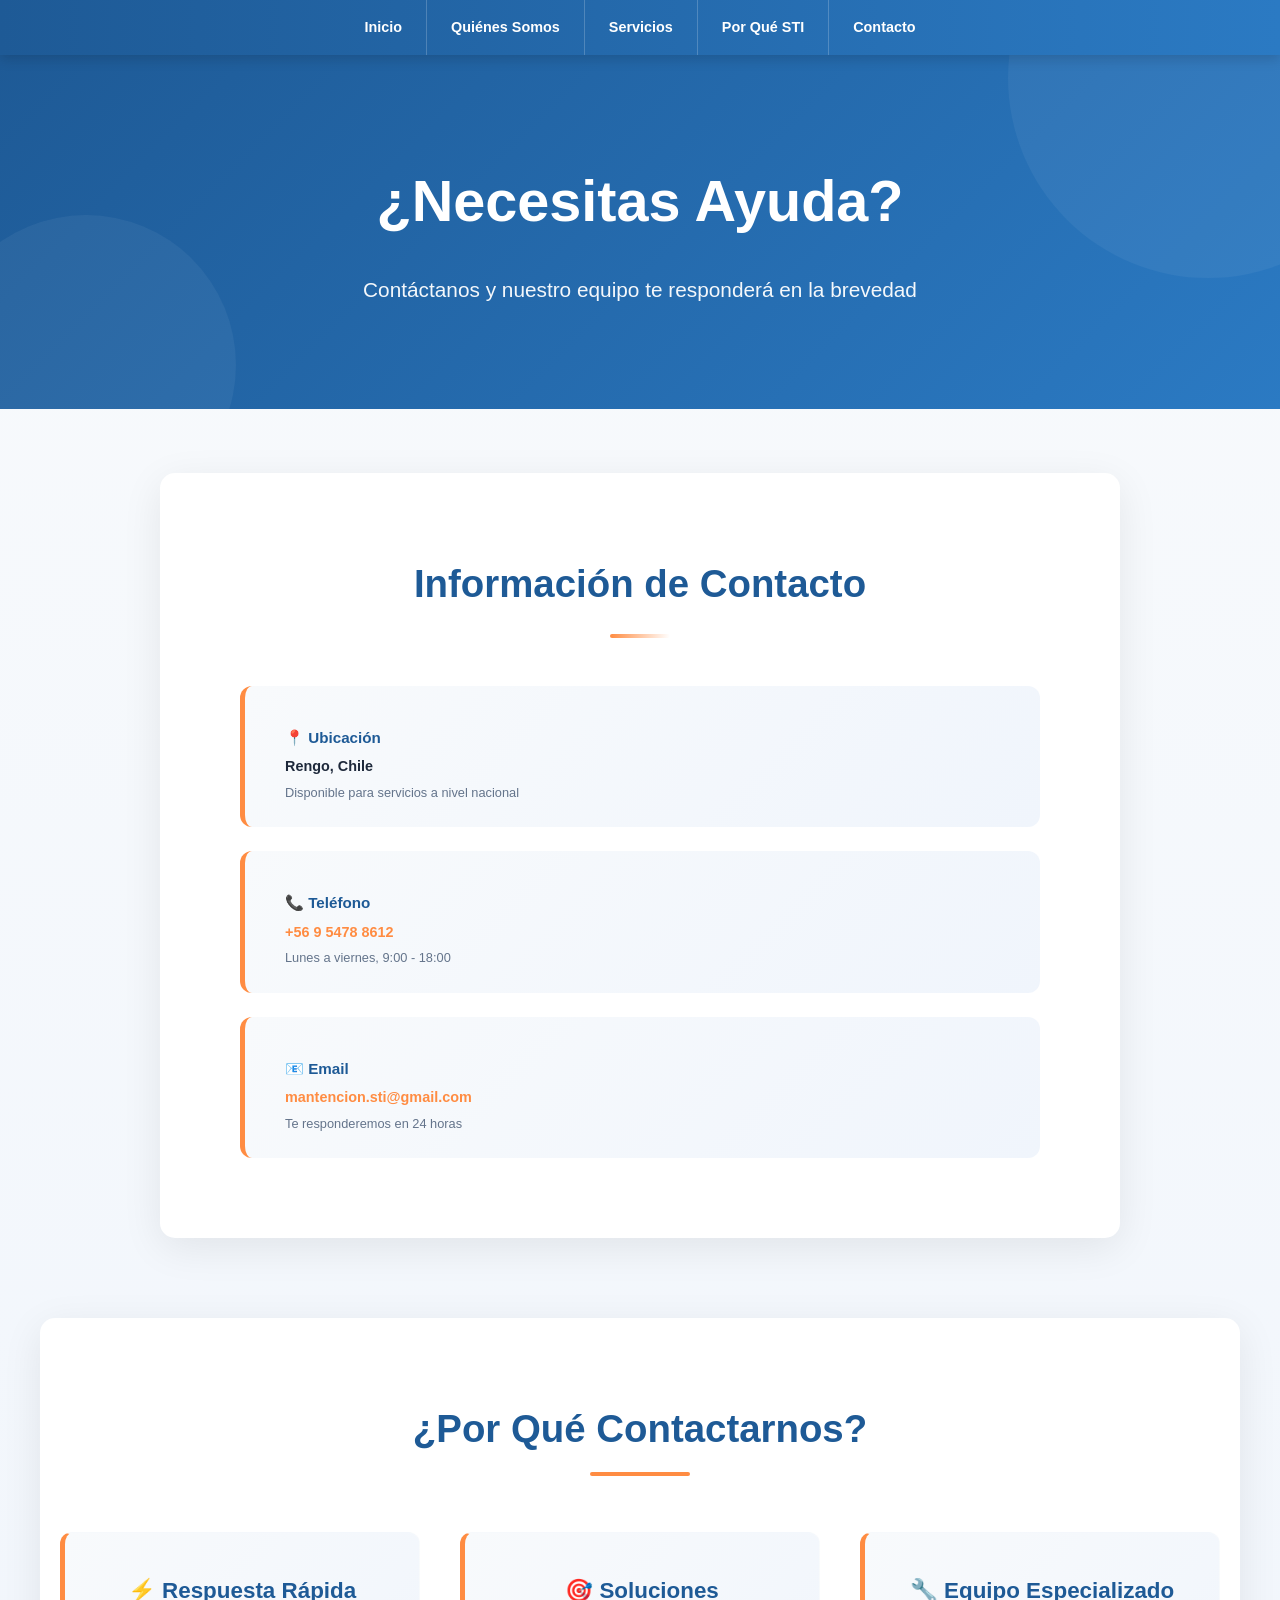
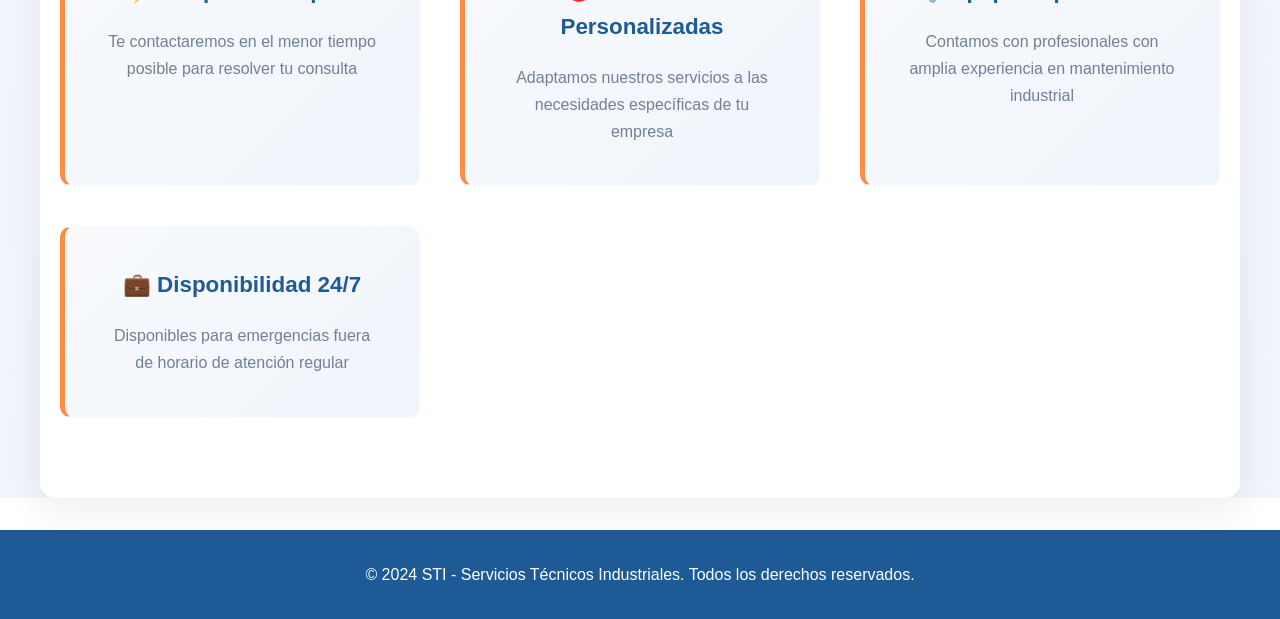
==== commit 4df2464c: "actulizacion_contactos" ====
--- a/contacto.html
+++ b/contacto.html
@@ -40,90 +40,26 @@
 
         <div class="container">
             <div class="contacto-wrapper">
-                <!-- Formulario de contacto -->
-                <div class="contacto-form-wrapper">
-                    <h2>Envíanos un Mensaje</h2>
-                    <form id="formulario-contacto" class="contacto-form">
-                        <div class="form-group">
-                            <label for="nombre">Nombre Completo</label>
-                            <input type="text" id="nombre" name="nombre" required placeholder="Tu nombre">
-                        </div>
-
-                        <div class="form-group">
-                            <label for="empresa">Empresa</label>
-                            <input type="text" id="empresa" name="empresa" required placeholder="Nombre de tu empresa">
-                        </div>
-
-                        <div class="form-group">
-                            <label for="telefono">Teléfono</label>
-                            <input type="tel" id="telefono" name="telefono" required placeholder="Tu teléfono">
-                        </div>
-
-                        <div class="form-group">
-                            <label for="email">Correo Electrónico</label>
-                            <input type="email" id="email" name="email" required placeholder="tu@email.com">
-                        </div>
-
-                        <div class="form-group">
-                            <label for="servicio">Tipo de Servicio</label>
-                            <select id="servicio" name="servicio">
-                                <option value="">-- Selecciona un servicio --</option>
-                                <option value="compresores">Compresores de Aire</option>
-                                <option value="botellas">Llenadoras de Botella</option>
-                                <option value="gruas">Grúas Horquillas</option>
-                                <option value="etiquetadoras">Etiquetadoras Botellas</option>
-                                <option value="prensas">Prensas</option>
-                                <option value="vendimia">Equipos Vendimia</option>
-                                <option value="generadores">Generadores Eléctricos</option>
-                                <option value="bombas">Bombas</option>
-                                <option value="motores">Motores Eléctricos</option>
-                                <option value="otro">Otro servicio</option>
-                            </select>
-                        </div>
-
-                        <div class="form-group">
-                            <label for="mensaje">Mensaje</label>
-                            <textarea id="mensaje" name="mensaje" rows="4" required placeholder="Cuéntanos sobre tu necesidad..."></textarea>
-                        </div>
-
-                        <div class="form-group checkbox-group">
-                            <label class="checkbox">
-                                <input type="checkbox" id="politicas" name="politicas" required>
-                                Acepto recibir información sobre nuestros servicios
-                            </label>
-                        </div>
-
-                        <button type="submit" class="btn btn-primary btn-large">Enviar Mensaje</button>
-                        <div id="mensaje-respuesta" class="message-container" style="display: none;"></div>
-                    </form>
-                </div>
-
                 <!-- Información de contacto -->
                 <div class="contacto-info-wrapper">
-                    <h2>Información</h2>
+                    <h2>Información de Contacto</h2>
                     
                     <div class="info-card">
                         <h3>📍 Ubicación</h3>
-                        <p>Región de Atacama, Chile</p>
+                        <p>Rengo, Chile</p>
                         <small>Disponible para servicios a nivel nacional</small>
                     </div>
 
                     <div class="info-card">
                         <h3>📞 Teléfono</h3>
-                        <p><a href="tel:+56912345678">+56 9 1234 5678</a></p>
+                        <p><a href="tel:+56954788612">+56 9 5478 8612</a></p>
                         <small>Lunes a viernes, 9:00 - 18:00</small>
                     </div>
 
                     <div class="info-card">
                         <h3>📧 Email</h3>
-                        <p><a href="mailto:contacto@sti.cl">contacto@sti.cl</a></p>
+                        <p><a href="mailto:mantencion.sti@gmail.com">mantencion.sti@gmail.com</a></p>
                         <small>Te responderemos en 24 horas</small>
-                    </div>
-
-                    <div class="info-card">
-                        <h3>⏰ Horarios</h3>
-                        <p>Lunes - Viernes: 9:00 - 18:00</p>
-                        <p>Emergencias: 24/7</p>
                     </div>
                 </div>
             </div>
@@ -179,7 +115,5 @@
             });
         }
     </script>
-
-    <script src="contacto-script.js"></script>
 </body>
 </html>
--- a/styles.css
+++ b/styles.css
@@ -717,137 +717,152 @@
 /* Contacto */
 .contacto-section {
     padding: 0;
-    background: var(--light-bg);
+    background: linear-gradient(180deg, #f8fafc 0%, #f0f5fc 100%);
+    min-height: 100vh;
 }
 
 .contacto-hero {
     background: linear-gradient(135deg, #1e5a96 0%, #2b7ac3 100%);
     color: white;
-    padding: 60px 20px;
+    padding: 100px 20px;
     text-align: center;
+    position: relative;
+    overflow: hidden;
+}
+
+.contacto-hero::before {
+    content: '';
+    position: absolute;
+    top: -50%;
+    right: -10%;
+    width: 400px;
+    height: 400px;
+    background: rgba(255, 255, 255, 0.05);
+    border-radius: 50%;
+}
+
+.contacto-hero::after {
+    content: '';
+    position: absolute;
+    bottom: -30%;
+    left: -5%;
+    width: 300px;
+    height: 300px;
+    background: rgba(255, 255, 255, 0.05);
+    border-radius: 50%;
 }
 
 .contacto-hero h1 {
-    font-size: 2.8rem;
-    margin-bottom: 1rem;
+    font-size: 3.6rem;
+    margin-bottom: 1.5rem;
+    font-weight: 800;
+    position: relative;
+    z-index: 1;
 }
 
 .contacto-intro {
-    font-size: 1.1rem;
-    color: rgba(255, 255, 255, 0.9);
-    max-width: 600px;
+    font-size: 1.3rem;
+    color: rgba(255, 255, 255, 0.95);
+    max-width: 700px;
     margin: 0 auto;
-}
-
-/* Métodos de contacto rápido */
-.quick-contact {
-    display: grid;
-    grid-template-columns: repeat(3, 1fr);
-    gap: 2rem;
-    padding: 3rem 20px;
-    max-width: 1200px;
-    margin: 0 auto;
-}
-
-.quick-contact-card {
-    background: white;
-    padding: 2rem;
-    border-radius: 10px;
-    text-align: center;
-    text-decoration: none;
-    color: inherit;
-    box-shadow: 0 4px 15px rgba(0, 0, 0, 0.08);
-    transition: all 0.3s ease;
-    cursor: pointer;
-    border: 2px solid transparent;
-}
-
-.quick-contact-card:hover {
-    transform: translateY(-5px);
-    border-color: var(--secondary-color);
-    box-shadow: 0 8px 25px rgba(30, 90, 150, 0.15);
-}
-
-.quick-contact-card .icon {
-    font-size: 2.5rem;
-    display: block;
-    margin-bottom: 1rem;
-}
-
-.quick-contact-card h3 {
-    color: var(--primary-color);
-    margin-bottom: 0.5rem;
-}
-
-.quick-contact-card p {
-    color: var(--text-light);
-    font-weight: 600;
+    position: relative;
+    z-index: 1;
+    font-weight: 300;
+    line-height: 1.8;
 }
 
 /* Contenedor principal */
 .contacto-wrapper {
     display: grid;
-    grid-template-columns: 2fr 1fr;
-    gap: 3rem;
-    max-width: 1200px;
+    grid-template-columns: 1fr;
+    gap: 0;
+    max-width: 1000px;
     margin: 0 auto;
-    padding: 3rem 20px;
-}
-
-.contacto-form-wrapper {
-    background: white;
-    padding: 2.5rem;
-    border-radius: 10px;
-    box-shadow: 0 4px 15px rgba(0, 0, 0, 0.08);
-}
-
-.contacto-form-wrapper h2 {
-    color: var(--primary-color);
-    margin-bottom: 2rem;
-    font-size: 1.8rem;
-    border-bottom: 3px solid var(--secondary-color);
-    padding-bottom: 1rem;
+    padding: 0;
 }
 
 .contacto-info-wrapper {
     background: white;
-    padding: 2.5rem;
-    border-radius: 10px;
-    box-shadow: 0 4px 15px rgba(0, 0, 0, 0.08);
-    height: fit-content;
+    padding: 5rem;
+    border-radius: 15px;
+    box-shadow: 0 10px 40px rgba(0, 0, 0, 0.08);
+    margin: 4rem 20px 0;
 }
 
 .contacto-info-wrapper h2 {
     color: var(--primary-color);
-    margin-bottom: 2rem;
-    font-size: 1.8rem;
-    border-bottom: 3px solid var(--secondary-color);
-    padding-bottom: 1rem;
+    margin-bottom: 3rem;
+    font-size: 2.4rem;
+    font-weight: 700;
+    text-align: center;
+    position: relative;
+    padding-bottom: 1.5rem;
+}
+
+.contacto-info-wrapper h2::after {
+    content: '';
+    position: absolute;
+    bottom: 0;
+    left: 50%;
+    transform: translateX(-50%);
+    width: 60px;
+    height: 4px;
+    background: linear-gradient(90deg, var(--secondary-color), transparent);
+    border-radius: 2px;
 }
 
 .info-card {
-    margin-bottom: 2rem;
-    padding-bottom: 2rem;
-    border-bottom: 1px solid var(--border-color);
+    margin-bottom: 3rem;
+    padding: 2.5rem;
+    border-bottom: none;
+    background: linear-gradient(135deg, #f8fafc 0%, #f0f5fc 100%);
+    border-radius: 12px;
+    border-left: 5px solid var(--secondary-color);
+    transition: all 0.3s ease;
+}
+
+.info-card:hover {
+    transform: translateX(5px);
+    box-shadow: 0 8px 20px rgba(30, 90, 150, 0.1);
 }
 
 .info-card:last-child {
-    border-bottom: none;
     margin-bottom: 0;
-    padding-bottom: 0;
 }
 
 .info-card h3 {
     color: var(--primary-color);
-    margin-bottom: 0.5rem;
+    margin-bottom: 1.2rem;
+    font-size: 1.5rem;
+    font-weight: 700;
 }
 
 .info-card p {
     color: var(--text-dark);
-    margin-bottom: 0.3rem;
+    margin-bottom: 0.5rem;
+    font-size: 1.25rem;
+    font-weight: 600;
 }
 
 .info-card a {
+    color: var(--secondary-color);
+    text-decoration: none;
+    font-weight: 700;
+    transition: all 0.3s ease;
+}
+
+.info-card a:hover {
+    color: var(--primary-color);
+    text-decoration: underline;
+}
+
+.info-card small {
+    color: var(--text-light);
+    display: block;
+    font-size: 1.1rem;
+    margin-top: 1rem;
+    font-weight: 500;
+}
     color: var(--secondary-color);
     text-decoration: none;
     font-weight: 600;
@@ -1014,171 +1029,213 @@
 
 .contacto-extra {
     max-width: 1200px;
-    margin: 0 auto;
+    margin: 5rem auto 0;
+    padding: 5rem 20px;
+    background: white;
+    border-radius: 15px;
+    box-shadow: 0 10px 40px rgba(0, 0, 0, 0.08);
 }
 
 .contacto-extra h2 {
     color: var(--primary-color);
+    font-size: 2.4rem;
+    text-align: center;
+    margin-bottom: 3.5rem;
+    font-weight: 700;
+}
+
+.ventajas-grid {
+    display: grid;
+    grid-template-columns: repeat(auto-fit, minmax(280px, 1fr));
+    gap: 2.5rem;
+}
+
+.ventaja-card {
+    padding: 2.5rem;
+    background: linear-gradient(135deg, #f8fafc 0%, #f0f5fc 100%);
+    border-radius: 12px;
+    border-left: 5px solid var(--secondary-color);
+    text-align: center;
+    transition: all 0.3s ease;
+}
+
+.ventaja-card:hover {
+    transform: translateY(-8px);
+    box-shadow: 0 12px 30px rgba(30, 90, 150, 0.15);
+}
+
+.ventaja-card h3 {
+    color: var(--primary-color);
+    font-size: 1.4rem;
+    margin-bottom: 1.2rem;
+    font-weight: 700;
+}
+
+.ventaja-card p {
+    color: var(--text-light);
+    line-height: 1.7;
+    font-size: 1rem;
 }
 
 /* Media Queries actualizado */
 @media (max-width: 768px) {
     /* Contacto */
     .contacto-hero {
+        padding: 50px 15px;
+    }
+
+    .contacto-hero h1 {
+        font-size: 2.2rem;
+        margin-bottom: 0.8rem;
+    }
+
+    .contacto-intro {
+        font-size: 1rem;
+    }
+
+    .contacto-wrapper {
+        padding: 2rem 15px;
+    }
+
+    .contacto-info-wrapper {
+        padding: 2.5rem 1.5rem;
+        margin: 2rem 0 0 0;
+    }
+
+    .contacto-info-wrapper h2 {
+        font-size: 1.6rem;
+        margin-bottom: 2rem;
+    }
+
+    .info-card {
+        padding: 1.5rem;
+        margin-bottom: 1.5rem;
+    }
+
+    .contacto-extra {
+        margin: 3rem 15px 0;
+        padding: 3rem 1.5rem;
+    }
+
+    .contacto-extra h2 {
+        font-size: 1.6rem;
+        margin-bottom: 2rem;
+    }
+
+    .ventajas-grid {
+        gap: 1.5rem;
+    }
+
+    .galeria-grid {
+        grid-template-columns: repeat(auto-fill, minmax(200px, 1fr));
+    }
+
+    #modal-image {
+        width: 95%;
+    }
+
+    .galeria-header h1 {
+        font-size: 1.8rem;
+    }
+}
+
+@media (max-width: 480px) {
+    /* Contacto */
+    .contacto-hero {
         padding: 40px 15px;
     }
 
     .contacto-hero h1 {
-        font-size: 2rem;
+        font-size: 1.8rem;
         margin-bottom: 0.8rem;
     }
 
     .contacto-intro {
         font-size: 0.95rem;
-    }
-
-    .quick-contact {
-        grid-template-columns: 1fr;
-        gap: 1.5rem;
+        line-height: 1.6;
+    }
+
+    .contacto-wrapper {
+        padding: 1.5rem 0;
+    }
+
+    .contacto-info-wrapper {
         padding: 2rem 15px;
-    }
-
-    .quick-contact-card {
-        padding: 1.5rem;
-    }
-
-    .quick-contact-card .icon {
-        font-size: 2rem;
-        margin-bottom: 0.8rem;
-    }
-
-    .contacto-wrapper {
-        grid-template-columns: 1fr;
-        gap: 2rem;
-        padding: 2rem 15px;
-    }
-
-    .contacto-form-wrapper,
-    .contacto-info-wrapper {
-        padding: 1.5rem;
-    }
-
-    .contacto-form-wrapper h2,
+        margin: 2rem 15px 0;
+        border-radius: 12px;
+    }
+
     .contacto-info-wrapper h2 {
         font-size: 1.4rem;
         margin-bottom: 1.5rem;
     }
 
-    .form-group input,
-    .form-group textarea,
-    .form-group select {
-        padding: 11px;
-        font-size: 16px;
-    }
-
-    .galeria-grid {
-        grid-template-columns: repeat(auto-fill, minmax(200px, 1fr));
-    }
-
-    #modal-image {
-        width: 95%;
-    }
-
-    .galeria-header h1 {
-        font-size: 1.8rem;
-    }
-}
-
-@media (max-width: 480px) {
-    /* Contacto */
-    .contacto-hero {
-        padding: 30px 12px;
-    }
-
-    .contacto-hero h1 {
-        font-size: 1.6rem;
-        margin-bottom: 0.6rem;
-    }
-
-    .contacto-intro {
-        font-size: 0.9rem;
-    }
-
-    .quick-contact {
+    .info-card {
+        padding: 1.2rem;
+        margin-bottom: 1.2rem;
+    }
+
+    .info-card h3 {
+        font-size: 1.1rem;
+        margin-bottom: 0.8rem;
+    }
+
+    .info-card p {
+        font-size: 0.95rem;
+    }
+
+    .info-card small {
+        font-size: 0.8rem;
+        margin-top: 0.6rem;
+    }
+
+    .contacto-extra {
+        margin: 2rem 15px 0;
+        padding: 2rem 15px;
+        border-radius: 12px;
+    }
+
+    .contacto-extra h2 {
+        font-size: 1.4rem;
+        margin-bottom: 1.5rem;
+    }
+
+    .ventajas-grid {
         grid-template-columns: 1fr;
         gap: 1rem;
+    }
+
+    .ventaja-card {
+        padding: 1.5rem;
+    }
+
+    .ventaja-card h3 {
+        font-size: 1.1rem;
+        margin-bottom: 0.8rem;
+    }
+
+    .ventaja-card p {
+        font-size: 0.9rem;
+    }
+
+    .galeria-grid {
+        grid-template-columns: repeat(auto-fill, minmax(150px, 1fr));
+        gap: 1rem;
+    }
+
+    .galeria-header {
         padding: 1.5rem 12px;
     }
 
-    .quick-contact-card {
-        padding: 1rem;
-    }
-
-    .quick-contact-card .icon {
-        font-size: 2rem;
-        margin-bottom: 0.6rem;
-    }
-
-    .quick-contact-card h3 {
-        font-size: 0.95rem;
-        margin-bottom: 0.3rem;
-    }
-
-    .quick-contact-card p {
-        font-size: 0.85rem;
-    }
-
-    .contacto-wrapper {
-        grid-template-columns: 1fr;
-        gap: 1.5rem;
-        padding: 1.5rem 12px;
-        margin: 0 auto;
-    }
-
-    .contacto-form-wrapper,
-    .contacto-info-wrapper {
-        padding: 1rem;
-        border-radius: 8px;
-    }
-
-    .contacto-form-wrapper h2,
-    .contacto-info-wrapper h2 {
-        font-size: 1.2rem;
-        margin-bottom: 1rem;
-        padding-bottom: 0.8rem;
-    }
-
-    .form-group {
-        margin-bottom: 1rem;
-    }
-
-    .form-group label {
-        font-size: 0.9rem;
-        margin-bottom: 0.3rem;
-    }
-
-    .form-group input,
-    .form-group textarea,
-    .form-group select {
-        padding: 10px;
-        font-size: 16px;
-        border-radius: 4px;
-    }
-
-    .form-group textarea {
-        min-height: 100px;
-    }
-
-    .checkbox-group {
-        margin-top: 1.5rem;
-        padding: 1rem;
-    }
-
-    .checkbox {
-        font-size: 0.9rem;
-    }
-
-    .submit-group {
+    .galeria-header h1 {
+        font-size: 1.5rem;
+    }
+
+    #modal-image {
+        width: 100%;
+        max-height: 80vh;
+    }
+}    .submit-group {
         margin-top: 1.5rem;
     }
 
